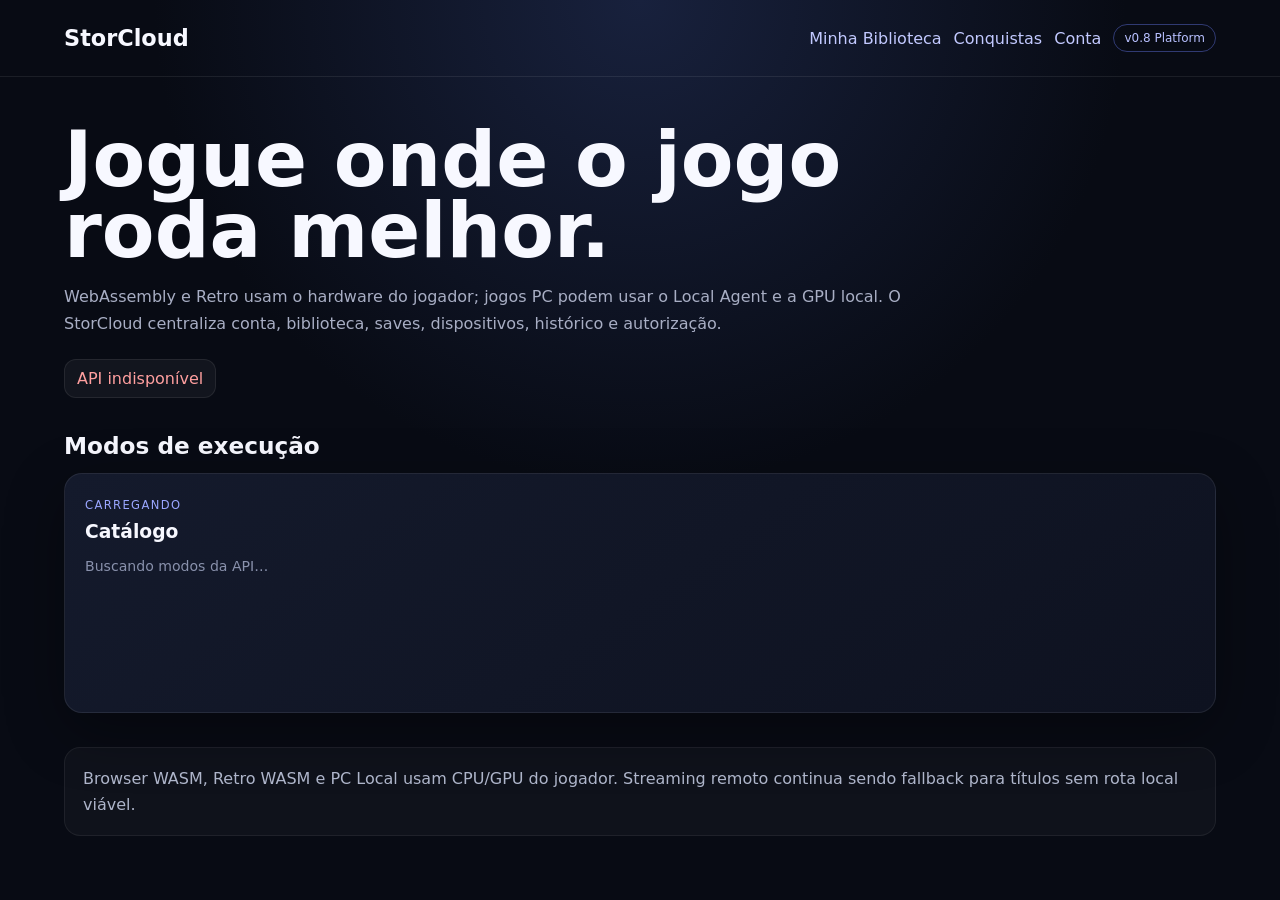
==== frontend/index.html @ 2fd7bfbc "feat: add continue playing and account activity to home" ====
<!doctype html>
<html lang="pt-BR"><head><meta charset="utf-8"><meta name="viewport" content="width=device-width,initial-scale=1"><title>StorCloud</title><style>:root{color-scheme:dark;font-family:Inter,system-ui,sans-serif;background:#080b14;color:#f7f8ff}*{box-sizing:border-box}body{margin:0;background:radial-gradient(circle at top,#18213d 0,#080b14 44%);min-height:100vh}header{padding:24px 5vw;display:flex;justify-content:space-between;align-items:center;border-bottom:1px solid #ffffff14;gap:18px}.brand{font-weight:900;font-size:1.4rem}.headlinks{display:flex;gap:12px;align-items:center;flex-wrap:wrap}.headlinks a{color:#c2c9ff;text-decoration:none}.badge{font-size:.75rem;padding:6px 10px;border:1px solid #6d7fff66;border-radius:999px;color:#b8c0ff}main{padding:48px 5vw;max-width:1400px;margin:auto}.hero{max-width:900px;margin-bottom:34px}.hero h1{font-size:clamp(2.3rem,6vw,5.8rem);line-height:.92;margin:0 0 18px}.hero p,.muted{color:#a8aec4;line-height:1.65}.status{display:flex;gap:10px;flex-wrap:wrap;margin-top:22px}.pill{background:#ffffff0b;border:1px solid #ffffff14;border-radius:12px;padding:9px 12px;color:#cbd0e5}.section{margin-top:34px}.section h2{font-size:1.45rem;margin:0 0 14px}.grid{display:grid;grid-template-columns:repeat(auto-fit,minmax(240px,1fr));gap:16px}.card{min-height:240px;background:linear-gradient(145deg,#141a2c,#0e1220);border:1px solid #ffffff14;border-radius:18px;padding:20px;display:flex;flex-direction:column;justify-content:space-between;box-shadow:0 18px 60px #0005}.card.compact{min-height:165px}.card h3{margin:8px 0}.meta{color:#8991ac;font-size:.88rem;line-height:1.55}.description{color:#b4b9cc;font-size:.9rem;line-height:1.5;margin-top:10px}.state{font-size:.72rem;text-transform:uppercase;letter-spacing:.12em;color:#9aa6ff}.ready{color:#7fffc4}.alpha{color:#ffd27a}.btn{display:block;text-align:center;text-decoration:none;margin-top:16px;border:0;border-radius:11px;padding:11px 13px;font-weight:800;background:#6675ff;color:#fff}.btn.disabled{opacity:.4;pointer-events:none}.note{margin-top:34px;padding:18px;border-radius:16px;background:#ffffff08;border:1px solid #ffffff10;color:#aeb5ca;line-height:1.6}.error{color:#ff9f9f}.summary{display:grid;grid-template-columns:repeat(auto-fit,minmax(140px,1fr));gap:10px}.metric{padding:15px;border:1px solid #ffffff12;background:#ffffff07;border-radius:14px}.metric b{display:block;font-size:1.5rem}.metric small{color:#8f98b4}</style></head><body>
<header><div class="brand">StorCloud</div><div class="headlinks"><a href="/library/">Minha Biblioteca</a><a href="/achievements/">Conquistas</a><a href="/account/">Conta</a><a id="adminLink" href="/admin/" hidden>Admin</a><span class="badge">v0.8 Platform</span></div></header><main>
<section class="hero"><h1>Jogue onde o jogo roda melhor.</h1><p>WebAssembly e Retro usam o hardware do jogador; jogos PC podem usar o Local Agent e a GPU local. O StorCloud centraliza conta, biblioteca, saves, dispositivos, histórico e autorização.</p><div class="status" id="status"><span class="pill">API: verificando…</span></div></section>
<section id="personal" class="section" hidden><h2>Sua atividade</h2><div id="summary" class="summary"></div><h2 style="margin-top:28px">Continuar jogando</h2><div id="continueGrid" class="grid"></div></section>
<section class="section"><h2>Modos de execução</h2><div class="grid" id="games"><article class="card"><div><span class="state">carregando</span><h3>Catálogo</h3><p class="meta">Buscando modos da API…</p></div></article></div></section>
<div class="note">Browser WASM, Retro WASM e PC Local usam CPU/GPU do jogador. Streaming remoto continua sendo fallback para títulos sem rota local viável.</div></main>
<script>
const api='/api',labels={ready:'pronto',installing:'instalando',alpha:'alpha',planned:'planejado',research:'pesquisa','active-track':'em desenvolvimento',fallback:'fallback'};const esc=s=>String(s??'').replace(/[&<>"']/g,c=>({'&':'&amp;','<':'&lt;','>':'&gt;','"':'&quot;',"'":'&#39;'}[c]));function fmt(sec){sec=Number(sec||0);const h=Math.floor(sec/3600),m=Math.floor((sec%3600)/60);return h?`${h}h ${m}m`:`${m}m`}async function load(){const status=document.getElementById('status'),grid=document.getElementById('games'),webgpu=!!navigator.gpu,wasm=typeof WebAssembly==='object';try{const [health,games]=await Promise.all([fetch(api+'/healthz').then(r=>r.json()),fetch(api+'/games').then(r=>r.json())]);status.innerHTML=`<span class="pill">API: ${health.ok?'online':'erro'}</span><span class="pill">Banco: ${health.database||'n/d'}</span><span class="pill">WebAssembly: ${wasm?'sim':'não'}</span><span class="pill">WebGPU: ${webgpu?'sim':'não'}</span><span class="pill">Local-first</span>`;grid.innerHTML=games.items.map(g=>{const openable=!!g.launch_url&&['ready','alpha'].includes(g.status),klass=g.status==='ready'?'ready':(g.status==='alpha'?'alpha':'');return `<article class="card"><div><span class="state ${klass}">${labels[g.status]||g.status}</span><h3>${esc(g.name)}</h3><p class="meta">Modo: ${esc(g.type)}<br>Engine: ${esc(g.engine)}<br>Renderização: ${esc(g.rendering)}</p><p class="description">${esc(g.description||'')}</p></div><a class="btn ${openable?'':'disabled'}" href="${openable?g.launch_url:'#'}">${openable?'Abrir':'Em preparação'}</a></article>`}).join('');await loadPersonal()}catch(e){status.innerHTML='<span class="pill error">API indisponível</span>'}}
async function loadPersonal(){const me=await fetch(api+'/auth/me');if(!me.ok)return;const user=(await me.json()).user;if(user.role==='admin')document.getElementById('adminLink').hidden=false;const [sum,cont]=await Promise.all([fetch(api+'/activity/summary').then(r=>r.json()),fetch(api+'/activity/continue').then(r=>r.json())]);document.getElementById('personal').hidden=false;document.getElementById('summary').innerHTML=`<div class="metric"><b>${sum.total_hours}h</b><small>Playtime</small></div><div class="metric"><b>${sum.sessions}</b><small>Sessões</small></div><div class="metric"><b>${sum.distinct_games}</b><small>Jogos</small></div>`;document.getElementById('continueGrid').innerHTML=cont.items.length?cont.items.map(x=>`<article class="card compact"><div><span class="state">${esc(x.mode)}</span><h3>${esc(x.title)}</h3><p class="meta">${x.platform_id?esc(x.platform_id)+' · ':''}${fmt(x.duration_seconds)}<br>Último acesso: ${new Date(x.last_seen_at).toLocaleString()}</p></div><a class="btn" href="${x.launch_url}">Continuar</a></article>`).join(''):'<p class="muted">Seu histórico aparecerá aqui depois da primeira sessão.</p>'}load();
</script></body></html>
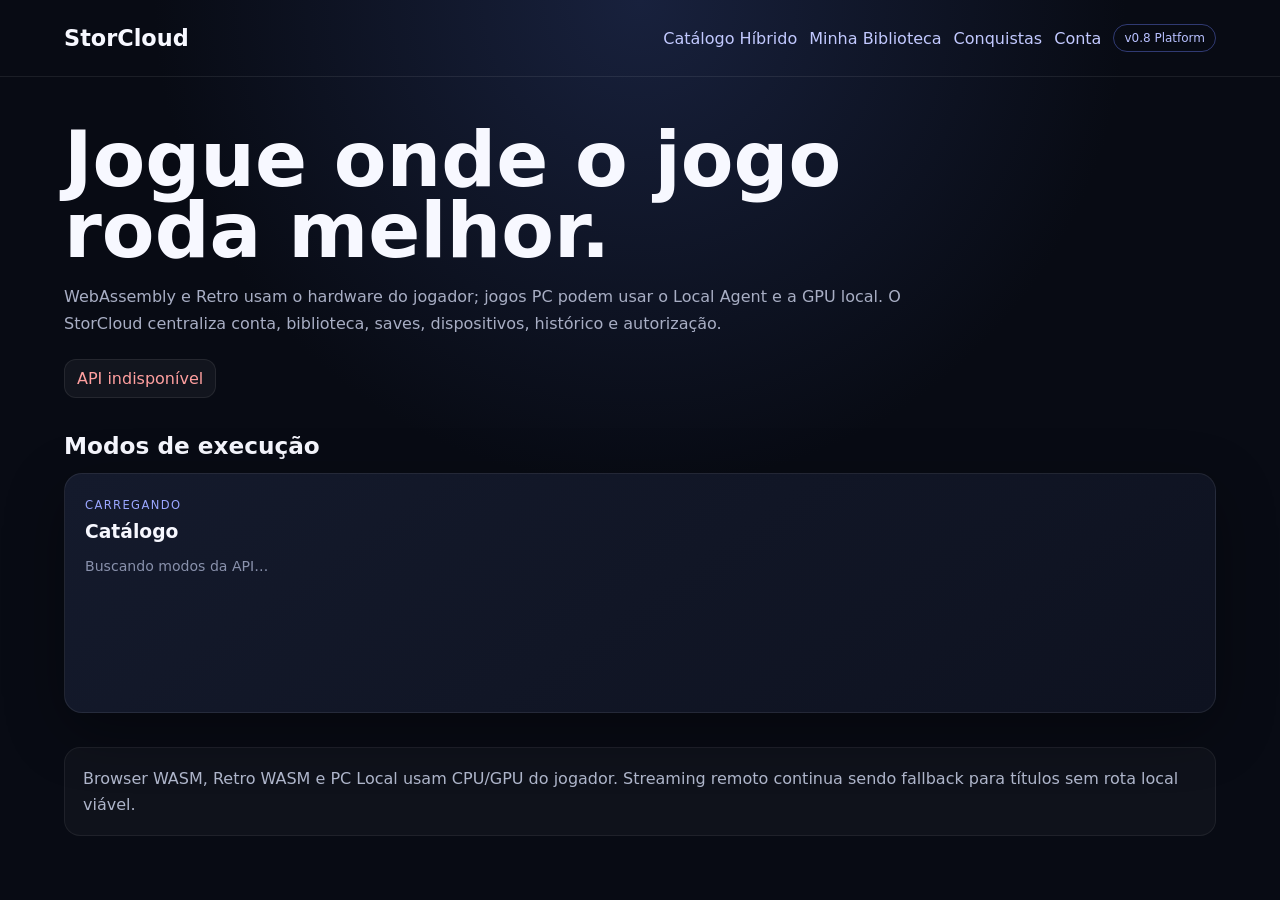
==== commit d1912f0f: "feat: expose hybrid catalog from home" ====
--- a/frontend/index.html
+++ b/frontend/index.html
@@ -1,6 +1,6 @@
 <!doctype html>
 <html lang="pt-BR"><head><meta charset="utf-8"><meta name="viewport" content="width=device-width,initial-scale=1"><title>StorCloud</title><style>:root{color-scheme:dark;font-family:Inter,system-ui,sans-serif;background:#080b14;color:#f7f8ff}*{box-sizing:border-box}body{margin:0;background:radial-gradient(circle at top,#18213d 0,#080b14 44%);min-height:100vh}header{padding:24px 5vw;display:flex;justify-content:space-between;align-items:center;border-bottom:1px solid #ffffff14;gap:18px}.brand{font-weight:900;font-size:1.4rem}.headlinks{display:flex;gap:12px;align-items:center;flex-wrap:wrap}.headlinks a{color:#c2c9ff;text-decoration:none}.badge{font-size:.75rem;padding:6px 10px;border:1px solid #6d7fff66;border-radius:999px;color:#b8c0ff}main{padding:48px 5vw;max-width:1400px;margin:auto}.hero{max-width:900px;margin-bottom:34px}.hero h1{font-size:clamp(2.3rem,6vw,5.8rem);line-height:.92;margin:0 0 18px}.hero p,.muted{color:#a8aec4;line-height:1.65}.status{display:flex;gap:10px;flex-wrap:wrap;margin-top:22px}.pill{background:#ffffff0b;border:1px solid #ffffff14;border-radius:12px;padding:9px 12px;color:#cbd0e5}.section{margin-top:34px}.section h2{font-size:1.45rem;margin:0 0 14px}.grid{display:grid;grid-template-columns:repeat(auto-fit,minmax(240px,1fr));gap:16px}.card{min-height:240px;background:linear-gradient(145deg,#141a2c,#0e1220);border:1px solid #ffffff14;border-radius:18px;padding:20px;display:flex;flex-direction:column;justify-content:space-between;box-shadow:0 18px 60px #0005}.card.compact{min-height:165px}.card h3{margin:8px 0}.meta{color:#8991ac;font-size:.88rem;line-height:1.55}.description{color:#b4b9cc;font-size:.9rem;line-height:1.5;margin-top:10px}.state{font-size:.72rem;text-transform:uppercase;letter-spacing:.12em;color:#9aa6ff}.ready{color:#7fffc4}.alpha{color:#ffd27a}.btn{display:block;text-align:center;text-decoration:none;margin-top:16px;border:0;border-radius:11px;padding:11px 13px;font-weight:800;background:#6675ff;color:#fff}.btn.disabled{opacity:.4;pointer-events:none}.note{margin-top:34px;padding:18px;border-radius:16px;background:#ffffff08;border:1px solid #ffffff10;color:#aeb5ca;line-height:1.6}.error{color:#ff9f9f}.summary{display:grid;grid-template-columns:repeat(auto-fit,minmax(140px,1fr));gap:10px}.metric{padding:15px;border:1px solid #ffffff12;background:#ffffff07;border-radius:14px}.metric b{display:block;font-size:1.5rem}.metric small{color:#8f98b4}</style></head><body>
-<header><div class="brand">StorCloud</div><div class="headlinks"><a href="/library/">Minha Biblioteca</a><a href="/achievements/">Conquistas</a><a href="/account/">Conta</a><a id="adminLink" href="/admin/" hidden>Admin</a><span class="badge">v0.8 Platform</span></div></header><main>
+<header><div class="brand">StorCloud</div><div class="headlinks"><a href="/catalog/">Catálogo Híbrido</a><a href="/library/">Minha Biblioteca</a><a href="/achievements/">Conquistas</a><a href="/account/">Conta</a><a id="adminLink" href="/admin/" hidden>Admin</a><span class="badge">v0.8 Platform</span></div></header><main>
 <section class="hero"><h1>Jogue onde o jogo roda melhor.</h1><p>WebAssembly e Retro usam o hardware do jogador; jogos PC podem usar o Local Agent e a GPU local. O StorCloud centraliza conta, biblioteca, saves, dispositivos, histórico e autorização.</p><div class="status" id="status"><span class="pill">API: verificando…</span></div></section>
 <section id="personal" class="section" hidden><h2>Sua atividade</h2><div id="summary" class="summary"></div><h2 style="margin-top:28px">Continuar jogando</h2><div id="continueGrid" class="grid"></div></section>
 <section class="section"><h2>Modos de execução</h2><div class="grid" id="games"><article class="card"><div><span class="state">carregando</span><h3>Catálogo</h3><p class="meta">Buscando modos da API…</p></div></article></div></section>
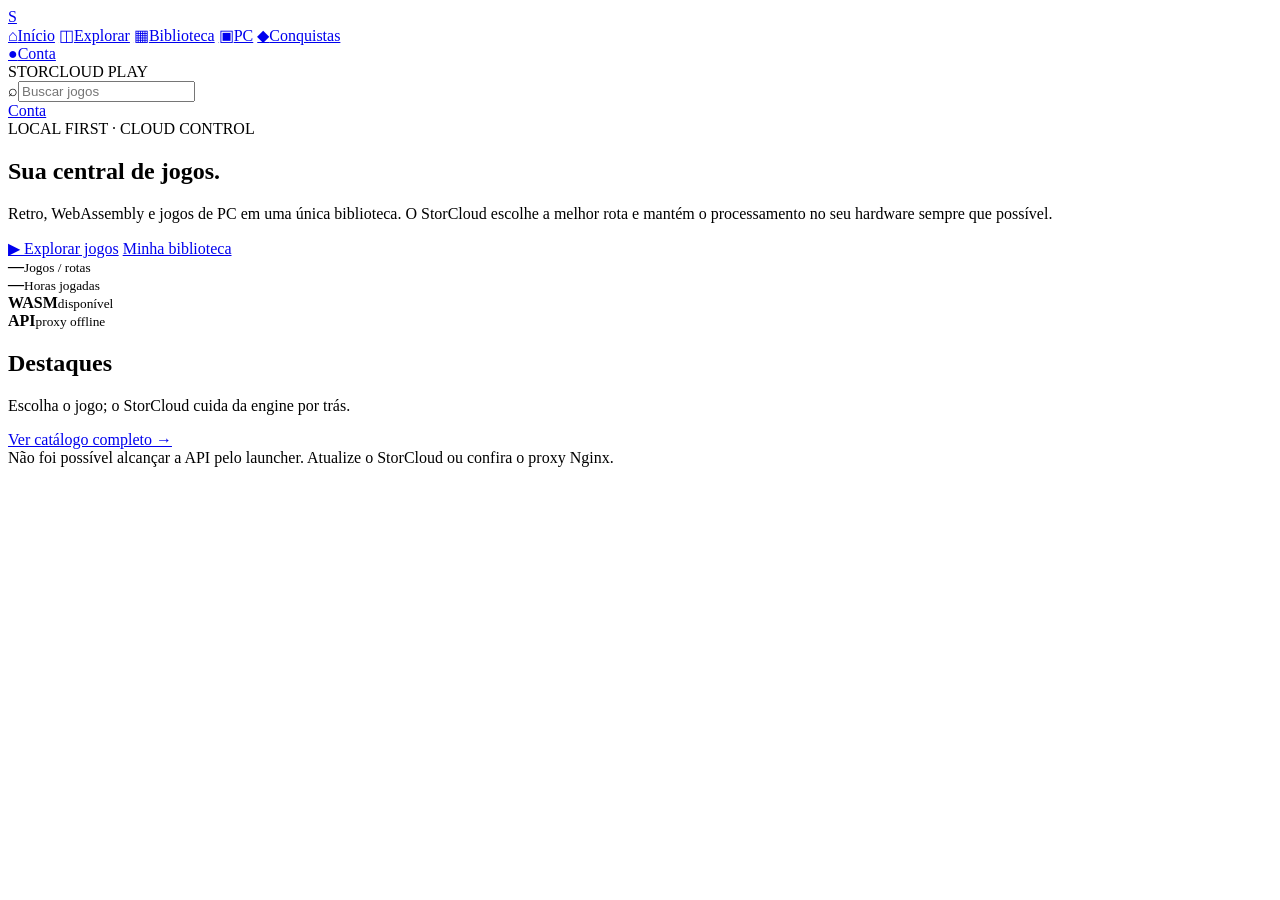
==== commit fd1a0ae0: "ui: redesign home as gaming launcher" ====
--- a/frontend/index.html
+++ b/frontend/index.html
@@ -1,11 +1,102 @@
 <!doctype html>
-<html lang="pt-BR"><head><meta charset="utf-8"><meta name="viewport" content="width=device-width,initial-scale=1"><title>StorCloud</title><style>:root{color-scheme:dark;font-family:Inter,system-ui,sans-serif;background:#080b14;color:#f7f8ff}*{box-sizing:border-box}body{margin:0;background:radial-gradient(circle at top,#18213d 0,#080b14 44%);min-height:100vh}header{padding:24px 5vw;display:flex;justify-content:space-between;align-items:center;border-bottom:1px solid #ffffff14;gap:18px}.brand{font-weight:900;font-size:1.4rem}.headlinks{display:flex;gap:12px;align-items:center;flex-wrap:wrap}.headlinks a{color:#c2c9ff;text-decoration:none}.badge{font-size:.75rem;padding:6px 10px;border:1px solid #6d7fff66;border-radius:999px;color:#b8c0ff}main{padding:48px 5vw;max-width:1400px;margin:auto}.hero{max-width:900px;margin-bottom:34px}.hero h1{font-size:clamp(2.3rem,6vw,5.8rem);line-height:.92;margin:0 0 18px}.hero p,.muted{color:#a8aec4;line-height:1.65}.status{display:flex;gap:10px;flex-wrap:wrap;margin-top:22px}.pill{background:#ffffff0b;border:1px solid #ffffff14;border-radius:12px;padding:9px 12px;color:#cbd0e5}.section{margin-top:34px}.section h2{font-size:1.45rem;margin:0 0 14px}.grid{display:grid;grid-template-columns:repeat(auto-fit,minmax(240px,1fr));gap:16px}.card{min-height:240px;background:linear-gradient(145deg,#141a2c,#0e1220);border:1px solid #ffffff14;border-radius:18px;padding:20px;display:flex;flex-direction:column;justify-content:space-between;box-shadow:0 18px 60px #0005}.card.compact{min-height:165px}.card h3{margin:8px 0}.meta{color:#8991ac;font-size:.88rem;line-height:1.55}.description{color:#b4b9cc;font-size:.9rem;line-height:1.5;margin-top:10px}.state{font-size:.72rem;text-transform:uppercase;letter-spacing:.12em;color:#9aa6ff}.ready{color:#7fffc4}.alpha{color:#ffd27a}.btn{display:block;text-align:center;text-decoration:none;margin-top:16px;border:0;border-radius:11px;padding:11px 13px;font-weight:800;background:#6675ff;color:#fff}.btn.disabled{opacity:.4;pointer-events:none}.note{margin-top:34px;padding:18px;border-radius:16px;background:#ffffff08;border:1px solid #ffffff10;color:#aeb5ca;line-height:1.6}.error{color:#ff9f9f}.summary{display:grid;grid-template-columns:repeat(auto-fit,minmax(140px,1fr));gap:10px}.metric{padding:15px;border:1px solid #ffffff12;background:#ffffff07;border-radius:14px}.metric b{display:block;font-size:1.5rem}.metric small{color:#8f98b4}</style></head><body>
-<header><div class="brand">StorCloud</div><div class="headlinks"><a href="/catalog/">Catálogo Híbrido</a><a href="/library/">Minha Biblioteca</a><a href="/achievements/">Conquistas</a><a href="/account/">Conta</a><a id="adminLink" href="/admin/" hidden>Admin</a><span class="badge">v0.8 Platform</span></div></header><main>
-<section class="hero"><h1>Jogue onde o jogo roda melhor.</h1><p>WebAssembly e Retro usam o hardware do jogador; jogos PC podem usar o Local Agent e a GPU local. O StorCloud centraliza conta, biblioteca, saves, dispositivos, histórico e autorização.</p><div class="status" id="status"><span class="pill">API: verificando…</span></div></section>
-<section id="personal" class="section" hidden><h2>Sua atividade</h2><div id="summary" class="summary"></div><h2 style="margin-top:28px">Continuar jogando</h2><div id="continueGrid" class="grid"></div></section>
-<section class="section"><h2>Modos de execução</h2><div class="grid" id="games"><article class="card"><div><span class="state">carregando</span><h3>Catálogo</h3><p class="meta">Buscando modos da API…</p></div></article></div></section>
-<div class="note">Browser WASM, Retro WASM e PC Local usam CPU/GPU do jogador. Streaming remoto continua sendo fallback para títulos sem rota local viável.</div></main>
+<html lang="pt-BR">
+<head>
+  <meta charset="utf-8"><meta name="viewport" content="width=device-width,initial-scale=1">
+  <title>StorCloud Play</title>
+  <link rel="stylesheet" href="/assets/storcloud.css">
+</head>
+<body>
+<div class="app-shell">
+  <aside class="sidebar">
+    <a class="brand-mark" href="/" aria-label="StorCloud">S</a>
+    <nav class="side-nav">
+      <a class="side-link active" href="/"><span class="ico">⌂</span><span>Início</span></a>
+      <a class="side-link" href="/catalog/"><span class="ico">◫</span><span>Explorar</span></a>
+      <a class="side-link" href="/library/"><span class="ico">▦</span><span>Biblioteca</span></a>
+      <a class="side-link" href="/pc/"><span class="ico">▣</span><span>PC</span></a>
+      <a class="side-link" href="/achievements/"><span class="ico">◆</span><span>Conquistas</span></a>
+    </nav>
+    <div class="sidebar-bottom"><a class="side-link" href="/account/"><span class="ico">●</span><span>Conta</span></a></div>
+  </aside>
+
+  <div class="content">
+    <header class="topbar">
+      <div class="page-title">STORCLOUD PLAY</div>
+      <div class="searchbox"><span>⌕</span><input id="search" placeholder="Buscar jogos" autocomplete="off"></div>
+      <div class="top-spacer"></div>
+      <span id="apiDot" class="status-dot"></span>
+      <a id="profile" class="profile-link" href="/account/">Conta</a>
+    </header>
+
+    <main class="main">
+      <section class="hero-game">
+        <div class="hero-copy">
+          <div class="eyebrow">LOCAL FIRST · CLOUD CONTROL</div>
+          <h1>Sua central de jogos.</h1>
+          <p>Retro, WebAssembly e jogos de PC em uma única biblioteca. O StorCloud escolhe a melhor rota e mantém o processamento no seu hardware sempre que possível.</p>
+          <div class="hero-actions">
+            <a class="btn" href="/catalog/">▶ Explorar jogos</a>
+            <a class="btn secondary" href="/library/">Minha biblioteca</a>
+          </div>
+        </div>
+        <div class="hero-stats">
+          <div class="hero-stat"><b id="statGames">—</b><small>Jogos / rotas</small></div>
+          <div class="hero-stat"><b id="statHours">—</b><small>Horas jogadas</small></div>
+          <div class="hero-stat"><b>WASM</b><small id="wasmText">detectando</small></div>
+          <div class="hero-stat"><b>API</b><small id="apiText">conectando</small></div>
+        </div>
+      </section>
+
+      <section id="continueSection" class="section" hidden>
+        <div class="section-head"><div><h2>Continuar jogando</h2><p>Volte exatamente para os seus últimos jogos.</p></div></div>
+        <div id="continueGrid" class="game-row"></div>
+      </section>
+
+      <section class="section">
+        <div class="section-head"><div><h2>Destaques</h2><p>Escolha o jogo; o StorCloud cuida da engine por trás.</p></div><a href="/catalog/">Ver catálogo completo →</a></div>
+        <div id="featured" class="game-row"><div class="empty-state">Carregando sua central de jogos…</div></div>
+      </section>
+
+      <section id="activitySection" class="section" hidden>
+        <div class="section-head"><div><h2>Sua atividade</h2><p>Histórico sincronizado da sua conta.</p></div></div>
+        <div class="metric-strip" id="metrics"></div>
+      </section>
+    </main>
+  </div>
+</div>
 <script>
-const api='/api',labels={ready:'pronto',installing:'instalando',alpha:'alpha',planned:'planejado',research:'pesquisa','active-track':'em desenvolvimento',fallback:'fallback'};const esc=s=>String(s??'').replace(/[&<>"']/g,c=>({'&':'&amp;','<':'&lt;','>':'&gt;','"':'&quot;',"'":'&#39;'}[c]));function fmt(sec){sec=Number(sec||0);const h=Math.floor(sec/3600),m=Math.floor((sec%3600)/60);return h?`${h}h ${m}m`:`${m}m`}async function load(){const status=document.getElementById('status'),grid=document.getElementById('games'),webgpu=!!navigator.gpu,wasm=typeof WebAssembly==='object';try{const [health,games]=await Promise.all([fetch(api+'/healthz').then(r=>r.json()),fetch(api+'/games').then(r=>r.json())]);status.innerHTML=`<span class="pill">API: ${health.ok?'online':'erro'}</span><span class="pill">Banco: ${health.database||'n/d'}</span><span class="pill">WebAssembly: ${wasm?'sim':'não'}</span><span class="pill">WebGPU: ${webgpu?'sim':'não'}</span><span class="pill">Local-first</span>`;grid.innerHTML=games.items.map(g=>{const openable=!!g.launch_url&&['ready','alpha'].includes(g.status),klass=g.status==='ready'?'ready':(g.status==='alpha'?'alpha':'');return `<article class="card"><div><span class="state ${klass}">${labels[g.status]||g.status}</span><h3>${esc(g.name)}</h3><p class="meta">Modo: ${esc(g.type)}<br>Engine: ${esc(g.engine)}<br>Renderização: ${esc(g.rendering)}</p><p class="description">${esc(g.description||'')}</p></div><a class="btn ${openable?'':'disabled'}" href="${openable?g.launch_url:'#'}">${openable?'Abrir':'Em preparação'}</a></article>`}).join('');await loadPersonal()}catch(e){status.innerHTML='<span class="pill error">API indisponível</span>'}}
-async function loadPersonal(){const me=await fetch(api+'/auth/me');if(!me.ok)return;const user=(await me.json()).user;if(user.role==='admin')document.getElementById('adminLink').hidden=false;const [sum,cont]=await Promise.all([fetch(api+'/activity/summary').then(r=>r.json()),fetch(api+'/activity/continue').then(r=>r.json())]);document.getElementById('personal').hidden=false;document.getElementById('summary').innerHTML=`<div class="metric"><b>${sum.total_hours}h</b><small>Playtime</small></div><div class="metric"><b>${sum.sessions}</b><small>Sessões</small></div><div class="metric"><b>${sum.distinct_games}</b><small>Jogos</small></div>`;document.getElementById('continueGrid').innerHTML=cont.items.length?cont.items.map(x=>`<article class="card compact"><div><span class="state">${esc(x.mode)}</span><h3>${esc(x.title)}</h3><p class="meta">${x.platform_id?esc(x.platform_id)+' · ':''}${fmt(x.duration_seconds)}<br>Último acesso: ${new Date(x.last_seen_at).toLocaleString()}</p></div><a class="btn" href="${x.launch_url}">Continuar</a></article>`).join(''):'<p class="muted">Seu histórico aparecerá aqui depois da primeira sessão.</p>'}load();
-</script></body></html>+const api='/api';
+const esc=s=>String(s??'').replace(/[&<>"']/g,c=>({'&':'&amp;','<':'&lt;','>':'&gt;','"':'&quot',"'":'&#39;'}[c]));
+const art=id=>id.includes('doom')?'art-doom':id.includes('retro')?'art-retro':id.includes('pc-local')?'art-pc':id.includes('quake')?'art-quake':'art-default';
+const symbol=id=>id.includes('doom')?'DOOM':id.includes('retro')?'8BIT':id.includes('pc-local')?'PC':id.includes('quake')?'Q':'PLAY';
+const fmt=s=>{s=Number(s||0);const h=Math.floor(s/3600),m=Math.floor((s%3600)/60);return h?`${h}h ${m}m`:`${m}m`};
+function card(g,launch){
+  const enabled=!!launch&&g.status!=='planned';
+  return `<a class="game-card" href="${enabled?esc(launch):'#'}" ${enabled?'':'onclick="return false"'} data-title="${esc((g.title||'').toLowerCase())}"><div class="game-art ${art(g.id)}"><span class="game-symbol">${symbol(g.id)}</span><span class="game-badge">${esc(g.category||'game')}</span></div><div class="game-info"><h3>${esc(g.title)}</h3><p>${esc(g.description||'')}</p><span class="route-pill ${enabled?'':'off'}">${enabled?'Pronto para jogar':'Em preparação'}</span></div></a>`;
+}
+async function boot(){
+  const dot=document.getElementById('apiDot');
+  const wasm=typeof WebAssembly==='object';document.getElementById('wasmText').textContent=wasm?'disponível':'indisponível';
+  try{
+    const [health,catalog]=await Promise.all([
+      fetch(api+'/healthz',{cache:'no-store'}).then(r=>{if(!r.ok)throw new Error('health '+r.status);return r.json()}),
+      fetch(api+'/catalog',{cache:'no-store'}).then(r=>{if(!r.ok)throw new Error('catalog '+r.status);return r.json()})
+    ]);
+    dot.classList.add('ok');document.getElementById('apiText').textContent='online';document.getElementById('statGames').textContent=catalog.count;
+    document.getElementById('featured').innerHTML=catalog.items.map(g=>{const route=(g.routes||[]).find(x=>x.launch_url);return card(g,route?.launch_url)}).join('');
+  }catch(e){
+    console.error(e);dot.classList.add('err');document.getElementById('apiText').textContent='proxy offline';document.getElementById('featured').innerHTML='<div class="empty-state">Não foi possível alcançar a API pelo launcher. Atualize o StorCloud ou confira o proxy Nginx.</div>';
+  }
+  try{
+    const me=await fetch(api+'/auth/me',{cache:'no-store'});if(!me.ok)return;const user=(await me.json()).user;document.getElementById('profile').textContent=user.username;
+    const [summary,cont]=await Promise.all([fetch(api+'/activity/summary').then(r=>r.json()),fetch(api+'/activity/continue').then(r=>r.json())]);
+    document.getElementById('statHours').textContent=(summary.total_hours||0)+'h';document.getElementById('activitySection').hidden=false;
+    document.getElementById('metrics').innerHTML=`<div class="metric-card"><b>${summary.total_hours||0}h</b><span>Playtime total</span></div><div class="metric-card"><b>${summary.sessions||0}</b><span>Sessões</span></div><div class="metric-card"><b>${summary.distinct_games||0}</b><span>Jogos diferentes</span></div><div class="metric-card"><b>${user.role==='admin'?'ADMIN':'PLAYER'}</b><span>Perfil</span></div>`;
+    if(cont.items?.length){document.getElementById('continueSection').hidden=false;document.getElementById('continueGrid').innerHTML=cont.items.slice(0,4).map(x=>card({id:x.game_key,title:x.title,category:x.platform_id||x.mode,description:`Última sessão · ${fmt(x.duration_seconds)}`},x.launch_url)).join('')}
+    if(user.role==='admin')document.querySelector('.sidebar-bottom').insertAdjacentHTML('beforebegin','<a class="side-link" href="/admin/"><span class="ico">⚙</span><span>Admin</span></a>');
+  }catch(e){console.debug('guest mode',e)}
+}
+document.getElementById('search').addEventListener('input',e=>{const q=e.target.value.trim().toLowerCase();document.querySelectorAll('.game-card').forEach(c=>c.style.display=!q||c.dataset.title.includes(q)?'':'none')});
+boot();
+</script>
+</body></html>
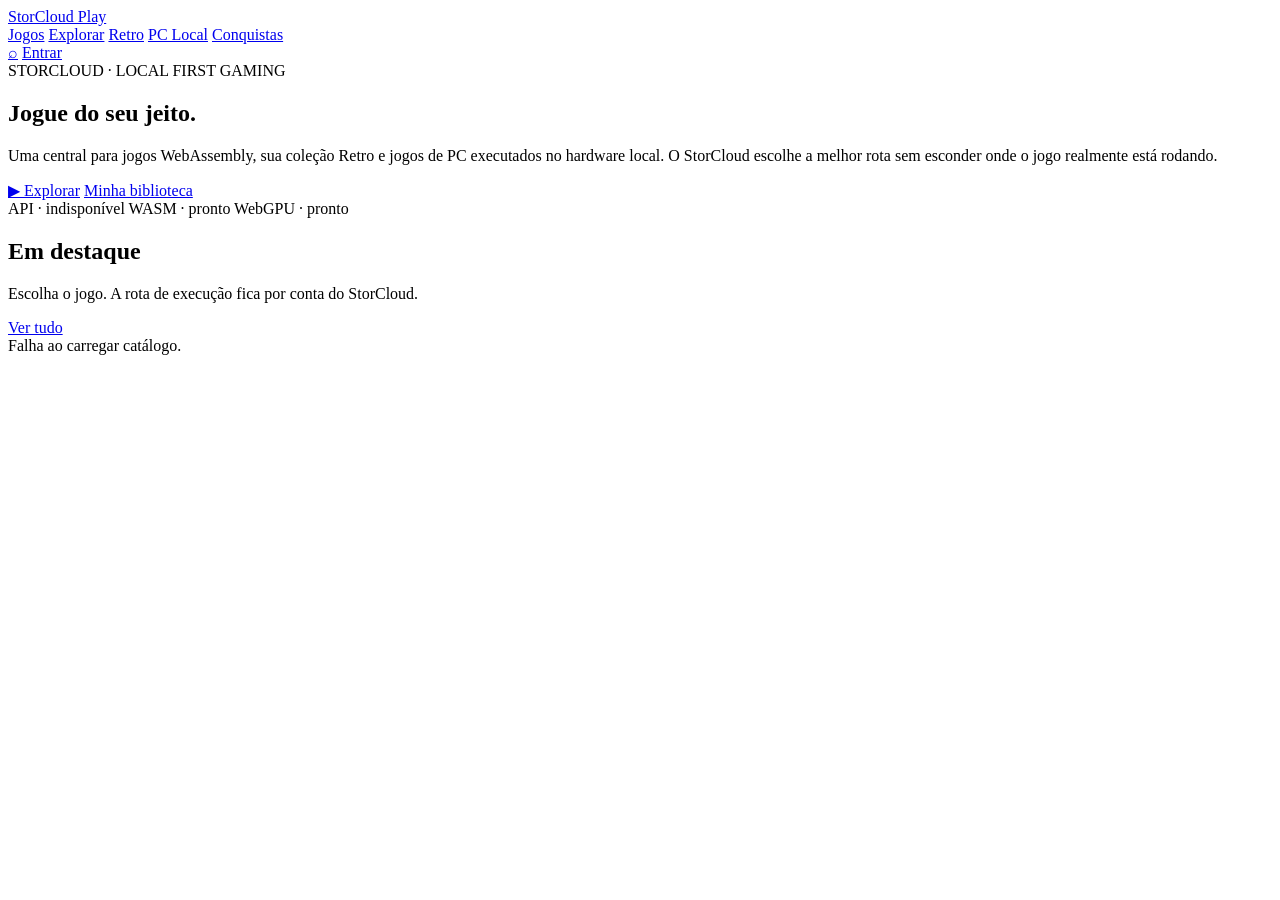
==== commit 8fb59e33: "feat: redesign home as console gaming dashboard" ====
--- a/frontend/index.html
+++ b/frontend/index.html
@@ -3,100 +3,79 @@
 <head>
   <meta charset="utf-8"><meta name="viewport" content="width=device-width,initial-scale=1">
   <title>StorCloud Play</title>
-  <link rel="stylesheet" href="/assets/storcloud.css">
+  <link rel="stylesheet" href="/assets/console.css">
 </head>
-<body>
-<div class="app-shell">
-  <aside class="sidebar">
-    <a class="brand-mark" href="/" aria-label="StorCloud">S</a>
-    <nav class="side-nav">
-      <a class="side-link active" href="/"><span class="ico">⌂</span><span>Início</span></a>
-      <a class="side-link" href="/catalog/"><span class="ico">◫</span><span>Explorar</span></a>
-      <a class="side-link" href="/library/"><span class="ico">▦</span><span>Biblioteca</span></a>
-      <a class="side-link" href="/pc/"><span class="ico">▣</span><span>PC</span></a>
-      <a class="side-link" href="/achievements/"><span class="ico">◆</span><span>Conquistas</span></a>
-    </nav>
-    <div class="sidebar-bottom"><a class="side-link" href="/account/"><span class="ico">●</span><span>Conta</span></a></div>
-  </aside>
+<body class="console">
+<div id="background" class="console-bg"></div>
+<header class="console-top">
+  <a class="console-brand" href="/">StorCloud Play</a>
+  <nav class="console-nav">
+    <a class="active" href="/">Jogos</a>
+    <a href="/catalog/">Explorar</a>
+    <a href="/library/">Retro</a>
+    <a href="/pc/">PC Local</a>
+    <a href="/achievements/">Conquistas</a>
+  </nav>
+  <div class="console-actions">
+    <a class="console-circle" href="/catalog/" title="Buscar">⌕</a>
+    <a id="profile" class="console-user" href="/account/">Entrar</a>
+  </div>
+</header>
+<main class="console-main">
+  <section class="console-hero">
+    <div class="console-hero-copy">
+      <div class="console-kicker">STORCLOUD · LOCAL FIRST GAMING</div>
+      <h1 id="heroTitle">Jogue do seu jeito.</h1>
+      <p id="heroText">Uma central para jogos WebAssembly, sua coleção Retro e jogos de PC executados no hardware local. O StorCloud escolhe a melhor rota sem esconder onde o jogo realmente está rodando.</p>
+      <div class="console-hero-actions">
+        <a id="heroPlay" class="console-btn" href="/catalog/">▶ Explorar</a>
+        <a class="console-btn dark" href="/library/">Minha biblioteca</a>
+      </div>
+    </div>
+    <div class="console-status">
+      <span id="apiChip" class="console-chip">API · conectando</span>
+      <span id="wasmChip" class="console-chip">WASM · detectando</span>
+      <span id="gpuChip" class="console-chip">WebGPU · detectando</span>
+    </div>
+  </section>
 
-  <div class="content">
-    <header class="topbar">
-      <div class="page-title">STORCLOUD PLAY</div>
-      <div class="searchbox"><span>⌕</span><input id="search" placeholder="Buscar jogos" autocomplete="off"></div>
-      <div class="top-spacer"></div>
-      <span id="apiDot" class="status-dot"></span>
-      <a id="profile" class="profile-link" href="/account/">Conta</a>
-    </header>
+  <section id="continueSection" class="rail-section" hidden>
+    <div class="rail-head"><div><h2>Continuar jogando</h2><p>Volte para seus últimos jogos.</p></div></div>
+    <div id="continueRail" class="rail"></div>
+  </section>
 
-    <main class="main">
-      <section class="hero-game">
-        <div class="hero-copy">
-          <div class="eyebrow">LOCAL FIRST · CLOUD CONTROL</div>
-          <h1>Sua central de jogos.</h1>
-          <p>Retro, WebAssembly e jogos de PC em uma única biblioteca. O StorCloud escolhe a melhor rota e mantém o processamento no seu hardware sempre que possível.</p>
-          <div class="hero-actions">
-            <a class="btn" href="/catalog/">▶ Explorar jogos</a>
-            <a class="btn secondary" href="/library/">Minha biblioteca</a>
-          </div>
-        </div>
-        <div class="hero-stats">
-          <div class="hero-stat"><b id="statGames">—</b><small>Jogos / rotas</small></div>
-          <div class="hero-stat"><b id="statHours">—</b><small>Horas jogadas</small></div>
-          <div class="hero-stat"><b>WASM</b><small id="wasmText">detectando</small></div>
-          <div class="hero-stat"><b>API</b><small id="apiText">conectando</small></div>
-        </div>
-      </section>
+  <section class="rail-section">
+    <div class="rail-head"><div><h2>Em destaque</h2><p>Escolha o jogo. A rota de execução fica por conta do StorCloud.</p></div><a href="/catalog/">Ver tudo</a></div>
+    <div id="featuredRail" class="rail"><span class="muted">Carregando catálogo…</span></div>
+  </section>
 
-      <section id="continueSection" class="section" hidden>
-        <div class="section-head"><div><h2>Continuar jogando</h2><p>Volte exatamente para os seus últimos jogos.</p></div></div>
-        <div id="continueGrid" class="game-row"></div>
-      </section>
-
-      <section class="section">
-        <div class="section-head"><div><h2>Destaques</h2><p>Escolha o jogo; o StorCloud cuida da engine por trás.</p></div><a href="/catalog/">Ver catálogo completo →</a></div>
-        <div id="featured" class="game-row"><div class="empty-state">Carregando sua central de jogos…</div></div>
-      </section>
-
-      <section id="activitySection" class="section" hidden>
-        <div class="section-head"><div><h2>Sua atividade</h2><p>Histórico sincronizado da sua conta.</p></div></div>
-        <div class="metric-strip" id="metrics"></div>
-      </section>
-    </main>
-  </div>
-</div>
+  <section id="retroSection" class="rail-section" hidden>
+    <div class="rail-head"><div><h2>Sua coleção Retro</h2><p>Capas e jogos da sua biblioteca pessoal.</p></div><a href="/library/">Abrir biblioteca</a></div>
+    <div id="retroRail" class="rail"></div>
+  </section>
+</main>
 <script>
-const api='/api';
-const esc=s=>String(s??'').replace(/[&<>"']/g,c=>({'&':'&amp;','<':'&lt;','>':'&gt;','"':'&quot',"'":'&#39;'}[c]));
-const art=id=>id.includes('doom')?'art-doom':id.includes('retro')?'art-retro':id.includes('pc-local')?'art-pc':id.includes('quake')?'art-quake':'art-default';
-const symbol=id=>id.includes('doom')?'DOOM':id.includes('retro')?'8BIT':id.includes('pc-local')?'PC':id.includes('quake')?'Q':'PLAY';
-const fmt=s=>{s=Number(s||0);const h=Math.floor(s/3600),m=Math.floor((s%3600)/60);return h?`${h}h ${m}m`:`${m}m`};
-function card(g,launch){
-  const enabled=!!launch&&g.status!=='planned';
-  return `<a class="game-card" href="${enabled?esc(launch):'#'}" ${enabled?'':'onclick="return false"'} data-title="${esc((g.title||'').toLowerCase())}"><div class="game-art ${art(g.id)}"><span class="game-symbol">${symbol(g.id)}</span><span class="game-badge">${esc(g.category||'game')}</span></div><div class="game-info"><h3>${esc(g.title)}</h3><p>${esc(g.description||'')}</p><span class="route-pill ${enabled?'':'off'}">${enabled?'Pronto para jogar':'Em preparação'}</span></div></a>`;
+const api='/api',$=id=>document.getElementById(id);
+const esc=s=>String(s??'').replace(/[&<>"']/g,c=>({'&':'&amp;','<':'&lt;','>':'&gt;','"':'&quot;',"'":'&#39;'}[c]));
+const palettes={
+  'doom-wasm':'radial-gradient(circle at 72% 25%,#ff9b3d99 0,#a9282490 22%,transparent 45%),linear-gradient(135deg,#32100d,#08090d 60%)',
+  'retro-library':'radial-gradient(circle at 75% 25%,#ef4fba88,transparent 30%),linear-gradient(135deg,#152b76,#391d66 52%,#07080d)',
+  'pc-local-library':'radial-gradient(circle at 76% 22%,#4fdcff88,transparent 28%),linear-gradient(135deg,#082c4a,#15204f 48%,#07080d)',
+  'quake-wasm':'radial-gradient(circle at 74% 24%,#c9aa6a66,transparent 25%),linear-gradient(135deg,#292318,#18141b 48%,#08080b)'
+};
+function setBackdrop(url,fallback){const bg=$('background');if(url){bg.style.backgroundImage=`linear-gradient(180deg,#05070d33,#05070de8),url("${url}")`;bg.classList.add('has-image')}else{bg.style.backgroundImage=fallback||'radial-gradient(circle at 72% 22%,#315aa766 0,transparent 34%),linear-gradient(135deg,#0b1530 0,#05070d 48%,#020308 100%)';bg.classList.remove('has-image')}}
+function bindHero(el,data){el.addEventListener('focus',()=>{setBackdrop(data.background_url,palettes[data.id]);$('heroTitle').textContent=data.title;$('heroText').textContent=data.description||'Pronto para jogar.';$('heroPlay').href=data.launch_url||'#';$('heroPlay').textContent=data.launch_url?'▶ Jogar':'Em preparação'});el.addEventListener('mouseenter',()=>el.dispatchEvent(new Event('focus')))}
+function posterCard(data,{wide=false}={}){const a=document.createElement('a');a.className='console-game'+(wide?' wide':'');a.href=data.launch_url||'#';if(!data.launch_url)a.onclick=()=>false;a.innerHTML=`<div class="poster" style="${data.cover_url?'':'background:'+(palettes[data.id]||'linear-gradient(145deg,#244995,#703bb8,#cf3f79)')}">${data.cover_url?`<img src="${esc(data.cover_url)}" alt="">`:''}<span class="poster-code">${esc((data.badge||data.category||data.platform_id||'PLAY').toUpperCase())}</span></div><h3>${esc(data.title)}</h3><p>${esc(data.subtitle||data.description||'')}</p>`;bindHero(a,data);return a}
+async function boot(){
+  $('wasmChip').textContent='WASM · '+(typeof WebAssembly==='object'?'pronto':'não suportado');$('wasmChip').classList.toggle('ok',typeof WebAssembly==='object');$('gpuChip').textContent='WebGPU · '+(navigator.gpu?'pronto':'fallback WebGL');
+  try{const [health,catalog]=await Promise.all([fetch(api+'/healthz',{cache:'no-store'}).then(r=>{if(!r.ok)throw Error(r.status);return r.json()}),fetch(api+'/catalog',{cache:'no-store'}).then(r=>{if(!r.ok)throw Error(r.status);return r.json()})]);$('apiChip').textContent='API · online';$('apiChip').classList.add('ok');const rail=$('featuredRail');rail.innerHTML='';for(const g of catalog.items){const route=(g.routes||[]).find(r=>r.launch_url);rail.appendChild(posterCard({...g,launch_url:route?.launch_url,badge:route?.mode||g.category},{wide:true}))}}catch(e){$('apiChip').textContent='API · indisponível';$('apiChip').classList.add('err');$('featuredRail').innerHTML='<span class="muted">Falha ao carregar catálogo.</span>'}
+  try{const me=await fetch(api+'/auth/me',{cache:'no-store'});if(!me.ok)return;const user=(await me.json()).user;$('profile').textContent=user.username+(user.role==='admin'?' · Admin':'');
+    const [cont,library]=await Promise.all([fetch(api+'/activity/continue').then(r=>r.json()),fetch(api+'/library/roms').then(r=>r.json())]);
+    if(cont.items?.length){$('continueSection').hidden=false;const rail=$('continueRail');rail.innerHTML='';for(const x of cont.items.slice(0,10)){const lib=library.items?.find(r=>`rom-${r.id}`===x.game_key);rail.appendChild(posterCard({id:x.game_key,title:x.title,subtitle:x.platform_id||x.mode,launch_url:x.launch_url,cover_url:lib?.cover_url,background_url:lib?.background_url,badge:'CONTINUAR'}))}}
+    if(library.items?.length){$('retroSection').hidden=false;const rail=$('retroRail');rail.innerHTML='';for(const r of library.items.slice(0,14))rail.appendChild(posterCard({id:r.id,title:r.title,subtitle:r.platform_id,launch_url:`/retro/?rom=${r.id}`,cover_url:r.cover_url,background_url:r.background_url,badge:r.platform_id}))}
+  }catch(e){console.debug('guest',e)}
 }
-async function boot(){
-  const dot=document.getElementById('apiDot');
-  const wasm=typeof WebAssembly==='object';document.getElementById('wasmText').textContent=wasm?'disponível':'indisponível';
-  try{
-    const [health,catalog]=await Promise.all([
-      fetch(api+'/healthz',{cache:'no-store'}).then(r=>{if(!r.ok)throw new Error('health '+r.status);return r.json()}),
-      fetch(api+'/catalog',{cache:'no-store'}).then(r=>{if(!r.ok)throw new Error('catalog '+r.status);return r.json()})
-    ]);
-    dot.classList.add('ok');document.getElementById('apiText').textContent='online';document.getElementById('statGames').textContent=catalog.count;
-    document.getElementById('featured').innerHTML=catalog.items.map(g=>{const route=(g.routes||[]).find(x=>x.launch_url);return card(g,route?.launch_url)}).join('');
-  }catch(e){
-    console.error(e);dot.classList.add('err');document.getElementById('apiText').textContent='proxy offline';document.getElementById('featured').innerHTML='<div class="empty-state">Não foi possível alcançar a API pelo launcher. Atualize o StorCloud ou confira o proxy Nginx.</div>';
-  }
-  try{
-    const me=await fetch(api+'/auth/me',{cache:'no-store'});if(!me.ok)return;const user=(await me.json()).user;document.getElementById('profile').textContent=user.username;
-    const [summary,cont]=await Promise.all([fetch(api+'/activity/summary').then(r=>r.json()),fetch(api+'/activity/continue').then(r=>r.json())]);
-    document.getElementById('statHours').textContent=(summary.total_hours||0)+'h';document.getElementById('activitySection').hidden=false;
-    document.getElementById('metrics').innerHTML=`<div class="metric-card"><b>${summary.total_hours||0}h</b><span>Playtime total</span></div><div class="metric-card"><b>${summary.sessions||0}</b><span>Sessões</span></div><div class="metric-card"><b>${summary.distinct_games||0}</b><span>Jogos diferentes</span></div><div class="metric-card"><b>${user.role==='admin'?'ADMIN':'PLAYER'}</b><span>Perfil</span></div>`;
-    if(cont.items?.length){document.getElementById('continueSection').hidden=false;document.getElementById('continueGrid').innerHTML=cont.items.slice(0,4).map(x=>card({id:x.game_key,title:x.title,category:x.platform_id||x.mode,description:`Última sessão · ${fmt(x.duration_seconds)}`},x.launch_url)).join('')}
-    if(user.role==='admin')document.querySelector('.sidebar-bottom').insertAdjacentHTML('beforebegin','<a class="side-link" href="/admin/"><span class="ico">⚙</span><span>Admin</span></a>');
-  }catch(e){console.debug('guest mode',e)}
-}
-document.getElementById('search').addEventListener('input',e=>{const q=e.target.value.trim().toLowerCase();document.querySelectorAll('.game-card').forEach(c=>c.style.display=!q||c.dataset.title.includes(q)?'':'none')});
 boot();
 </script>
+<script src="/assets/spatial-nav.js"></script>
 </body></html>
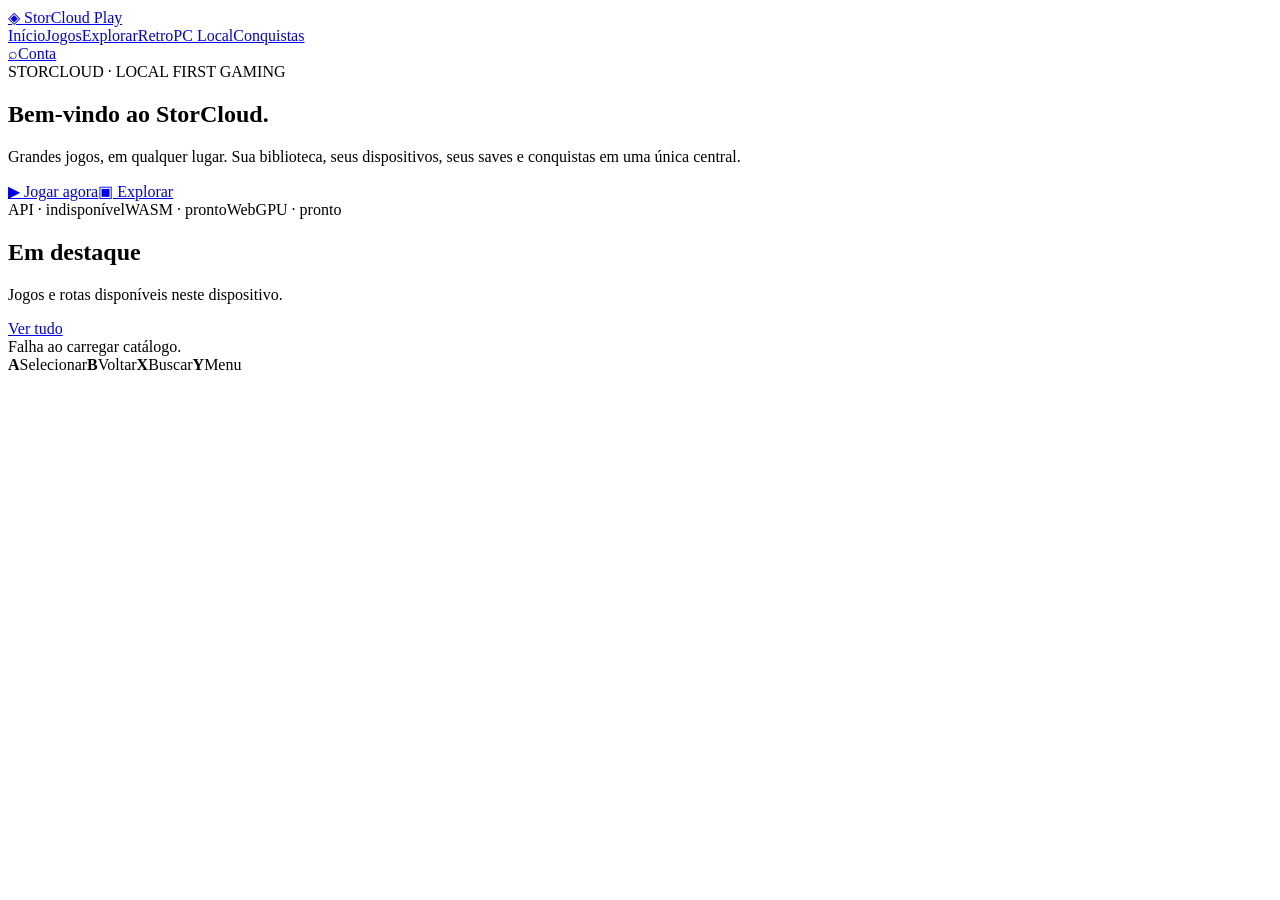
==== commit a1e0e8b7: "design: implement approved console home mockup" ====
--- a/frontend/index.html
+++ b/frontend/index.html
@@ -1,81 +1,3 @@
-<!doctype html>
-<html lang="pt-BR">
-<head>
-  <meta charset="utf-8"><meta name="viewport" content="width=device-width,initial-scale=1">
-  <title>StorCloud Play</title>
-  <link rel="stylesheet" href="/assets/console.css">
-</head>
-<body class="console">
-<div id="background" class="console-bg"></div>
-<header class="console-top">
-  <a class="console-brand" href="/">StorCloud Play</a>
-  <nav class="console-nav">
-    <a class="active" href="/">Jogos</a>
-    <a href="/catalog/">Explorar</a>
-    <a href="/library/">Retro</a>
-    <a href="/pc/">PC Local</a>
-    <a href="/achievements/">Conquistas</a>
-  </nav>
-  <div class="console-actions">
-    <a class="console-circle" href="/catalog/" title="Buscar">⌕</a>
-    <a id="profile" class="console-user" href="/account/">Entrar</a>
-  </div>
-</header>
-<main class="console-main">
-  <section class="console-hero">
-    <div class="console-hero-copy">
-      <div class="console-kicker">STORCLOUD · LOCAL FIRST GAMING</div>
-      <h1 id="heroTitle">Jogue do seu jeito.</h1>
-      <p id="heroText">Uma central para jogos WebAssembly, sua coleção Retro e jogos de PC executados no hardware local. O StorCloud escolhe a melhor rota sem esconder onde o jogo realmente está rodando.</p>
-      <div class="console-hero-actions">
-        <a id="heroPlay" class="console-btn" href="/catalog/">▶ Explorar</a>
-        <a class="console-btn dark" href="/library/">Minha biblioteca</a>
-      </div>
-    </div>
-    <div class="console-status">
-      <span id="apiChip" class="console-chip">API · conectando</span>
-      <span id="wasmChip" class="console-chip">WASM · detectando</span>
-      <span id="gpuChip" class="console-chip">WebGPU · detectando</span>
-    </div>
-  </section>
-
-  <section id="continueSection" class="rail-section" hidden>
-    <div class="rail-head"><div><h2>Continuar jogando</h2><p>Volte para seus últimos jogos.</p></div></div>
-    <div id="continueRail" class="rail"></div>
-  </section>
-
-  <section class="rail-section">
-    <div class="rail-head"><div><h2>Em destaque</h2><p>Escolha o jogo. A rota de execução fica por conta do StorCloud.</p></div><a href="/catalog/">Ver tudo</a></div>
-    <div id="featuredRail" class="rail"><span class="muted">Carregando catálogo…</span></div>
-  </section>
-
-  <section id="retroSection" class="rail-section" hidden>
-    <div class="rail-head"><div><h2>Sua coleção Retro</h2><p>Capas e jogos da sua biblioteca pessoal.</p></div><a href="/library/">Abrir biblioteca</a></div>
-    <div id="retroRail" class="rail"></div>
-  </section>
-</main>
-<script>
-const api='/api',$=id=>document.getElementById(id);
-const esc=s=>String(s??'').replace(/[&<>"']/g,c=>({'&':'&amp;','<':'&lt;','>':'&gt;','"':'&quot;',"'":'&#39;'}[c]));
-const palettes={
-  'doom-wasm':'radial-gradient(circle at 72% 25%,#ff9b3d99 0,#a9282490 22%,transparent 45%),linear-gradient(135deg,#32100d,#08090d 60%)',
-  'retro-library':'radial-gradient(circle at 75% 25%,#ef4fba88,transparent 30%),linear-gradient(135deg,#152b76,#391d66 52%,#07080d)',
-  'pc-local-library':'radial-gradient(circle at 76% 22%,#4fdcff88,transparent 28%),linear-gradient(135deg,#082c4a,#15204f 48%,#07080d)',
-  'quake-wasm':'radial-gradient(circle at 74% 24%,#c9aa6a66,transparent 25%),linear-gradient(135deg,#292318,#18141b 48%,#08080b)'
-};
-function setBackdrop(url,fallback){const bg=$('background');if(url){bg.style.backgroundImage=`linear-gradient(180deg,#05070d33,#05070de8),url("${url}")`;bg.classList.add('has-image')}else{bg.style.backgroundImage=fallback||'radial-gradient(circle at 72% 22%,#315aa766 0,transparent 34%),linear-gradient(135deg,#0b1530 0,#05070d 48%,#020308 100%)';bg.classList.remove('has-image')}}
-function bindHero(el,data){el.addEventListener('focus',()=>{setBackdrop(data.background_url,palettes[data.id]);$('heroTitle').textContent=data.title;$('heroText').textContent=data.description||'Pronto para jogar.';$('heroPlay').href=data.launch_url||'#';$('heroPlay').textContent=data.launch_url?'▶ Jogar':'Em preparação'});el.addEventListener('mouseenter',()=>el.dispatchEvent(new Event('focus')))}
-function posterCard(data,{wide=false}={}){const a=document.createElement('a');a.className='console-game'+(wide?' wide':'');a.href=data.launch_url||'#';if(!data.launch_url)a.onclick=()=>false;a.innerHTML=`<div class="poster" style="${data.cover_url?'':'background:'+(palettes[data.id]||'linear-gradient(145deg,#244995,#703bb8,#cf3f79)')}">${data.cover_url?`<img src="${esc(data.cover_url)}" alt="">`:''}<span class="poster-code">${esc((data.badge||data.category||data.platform_id||'PLAY').toUpperCase())}</span></div><h3>${esc(data.title)}</h3><p>${esc(data.subtitle||data.description||'')}</p>`;bindHero(a,data);return a}
-async function boot(){
-  $('wasmChip').textContent='WASM · '+(typeof WebAssembly==='object'?'pronto':'não suportado');$('wasmChip').classList.toggle('ok',typeof WebAssembly==='object');$('gpuChip').textContent='WebGPU · '+(navigator.gpu?'pronto':'fallback WebGL');
-  try{const [health,catalog]=await Promise.all([fetch(api+'/healthz',{cache:'no-store'}).then(r=>{if(!r.ok)throw Error(r.status);return r.json()}),fetch(api+'/catalog',{cache:'no-store'}).then(r=>{if(!r.ok)throw Error(r.status);return r.json()})]);$('apiChip').textContent='API · online';$('apiChip').classList.add('ok');const rail=$('featuredRail');rail.innerHTML='';for(const g of catalog.items){const route=(g.routes||[]).find(r=>r.launch_url);rail.appendChild(posterCard({...g,launch_url:route?.launch_url,badge:route?.mode||g.category},{wide:true}))}}catch(e){$('apiChip').textContent='API · indisponível';$('apiChip').classList.add('err');$('featuredRail').innerHTML='<span class="muted">Falha ao carregar catálogo.</span>'}
-  try{const me=await fetch(api+'/auth/me',{cache:'no-store'});if(!me.ok)return;const user=(await me.json()).user;$('profile').textContent=user.username+(user.role==='admin'?' · Admin':'');
-    const [cont,library]=await Promise.all([fetch(api+'/activity/continue').then(r=>r.json()),fetch(api+'/library/roms').then(r=>r.json())]);
-    if(cont.items?.length){$('continueSection').hidden=false;const rail=$('continueRail');rail.innerHTML='';for(const x of cont.items.slice(0,10)){const lib=library.items?.find(r=>`rom-${r.id}`===x.game_key);rail.appendChild(posterCard({id:x.game_key,title:x.title,subtitle:x.platform_id||x.mode,launch_url:x.launch_url,cover_url:lib?.cover_url,background_url:lib?.background_url,badge:'CONTINUAR'}))}}
-    if(library.items?.length){$('retroSection').hidden=false;const rail=$('retroRail');rail.innerHTML='';for(const r of library.items.slice(0,14))rail.appendChild(posterCard({id:r.id,title:r.title,subtitle:r.platform_id,launch_url:`/retro/?rom=${r.id}`,cover_url:r.cover_url,background_url:r.background_url,badge:r.platform_id}))}
-  }catch(e){console.debug('guest',e)}
-}
-boot();
-</script>
-<script src="/assets/spatial-nav.js"></script>
-</body></html>
+<!doctype html><html lang="pt-BR"><head><meta charset="utf-8"><meta name="viewport" content="width=device-width,initial-scale=1"><title>StorCloud Play</title><link rel="stylesheet" href="/assets/console.css"></head><body class="console"><div id="background" class="console-bg"></div><header class="console-top"><a class="console-brand" href="/">◈ StorCloud Play</a><nav class="console-nav"><a class="active" href="/">Início</a><a href="/catalog/">Jogos</a><a href="/catalog/">Explorar</a><a href="/library/">Retro</a><a href="/pc/">PC Local</a><a href="/achievements/">Conquistas</a></nav><div class="console-actions"><a class="console-circle" href="/catalog/" title="Buscar">⌕</a><a id="profile" class="console-user" href="/account/">Conta</a></div></header><main class="console-main"><section class="console-hero tall"><div class="console-hero-copy"><div class="console-kicker">STORCLOUD · LOCAL FIRST GAMING</div><h1 id="heroTitle">Bem-vindo ao StorCloud.</h1><p id="heroText">Grandes jogos, em qualquer lugar. Sua biblioteca, seus dispositivos, seus saves e conquistas em uma única central.</p><div class="console-hero-actions"><a id="heroPlay" class="console-btn" href="/catalog/">▶ Jogar agora</a><a class="console-btn dark" href="/catalog/">▣ Explorar</a></div></div><div class="console-status"><span id="apiChip" class="console-chip">API · conectando</span><span id="wasmChip" class="console-chip">WASM · detectando</span><span id="gpuChip" class="console-chip">WebGPU · detectando</span></div></section><section id="continueSection" class="rail-section" hidden><div class="rail-head"><div><h2>Continuar jogando</h2><p>Volte exatamente para onde parou.</p></div><a href="/library/">Ver biblioteca</a></div><div id="continueRail" class="rail"></div></section><section class="rail-section"><div class="rail-head"><div><h2>Em destaque</h2><p>Jogos e rotas disponíveis neste dispositivo.</p></div><a href="/catalog/">Ver tudo</a></div><div id="featuredRail" class="rail"><span class="muted">Carregando catálogo…</span></div></section><section id="retroSection" class="rail-section" hidden><div class="rail-head"><div><h2>Sua coleção Retro</h2><p>Capas, favoritos e últimos jogos adicionados.</p></div><a href="/library/">Abrir Retro</a></div><div id="retroRail" class="rail"></div></section></main><footer class="controller-bar"><span class="controller-key"><b class="pad a">A</b>Selecionar</span><span class="controller-key"><b class="pad b">B</b>Voltar</span><span class="controller-key"><b class="pad x">X</b>Buscar</span><span class="controller-key"><b class="pad y">Y</b>Menu</span></footer><script>
+const api='/api',$=id=>document.getElementById(id);const esc=s=>String(s??'').replace(/[&<>"']/g,c=>({'&':'&amp;','<':'&lt;','>':'&gt;','"':'&quot;',"'":'&#39;'}[c]));const fallback={"doom-wasm":"linear-gradient(145deg,#4b180f,#c43a19,#10080b)","retro-library":"linear-gradient(145deg,#0e4ba7,#6330ad,#d23d88)","pc-local-library":"linear-gradient(145deg,#08385d,#2a2a70,#7c2088)","quake-wasm":"linear-gradient(145deg,#332c20,#16131a,#40263e)"};function setBackdrop(url){const bg=$('background');bg.style.backgroundImage=url?`linear-gradient(90deg,#040711f0,#050916a8 55%,#0508147a),url("${url}")`:`url('/assets/art/home-scene.svg')`;bg.classList.toggle('has-image',!!url)}function bindHero(el,data){const run=()=>{setBackdrop(data.background_url);$('heroTitle').textContent=data.title||'StorCloud Play';$('heroText').textContent=data.description||'Pronto para jogar.';$('heroPlay').href=data.launch_url||'/catalog/';$('heroPlay').textContent=data.launch_url?'▶ Jogar agora':'Explorar'};el.addEventListener('focus',run);el.addEventListener('mouseenter',run)}function card(data,{wide=true}={}){const a=document.createElement('a');a.className='console-game'+(wide?' wide':'');a.href=data.launch_url||'#';if(!data.launch_url)a.onclick=()=>false;const bg=fallback[data.id]||'linear-gradient(145deg,#173a7c,#5d2f9f,#d0387f)';a.innerHTML=`<div class="poster" style="background:${bg}">${data.cover_url?`<img src="${esc(data.cover_url)}" alt="">`:''}<span class="poster-code">${esc((data.badge||data.category||data.platform_id||'PLAY').toUpperCase())}</span></div><h3>${esc(data.title)}</h3><p>${esc(data.subtitle||data.description||'')}</p>`;bindHero(a,data);return a}async function boot(){const wasm=typeof WebAssembly==='object';$('wasmChip').textContent='WASM · '+(wasm?'pronto':'off');$('wasmChip').classList.toggle('ok',wasm);$('gpuChip').textContent='WebGPU · '+(navigator.gpu?'pronto':'WebGL');try{const catalog=await fetch(api+'/catalog',{cache:'no-store'}).then(r=>{if(!r.ok)throw Error(r.status);return r.json()});$('apiChip').textContent='API · online';$('apiChip').classList.add('ok');$('featuredRail').innerHTML='';for(const g of catalog.items){const route=(g.routes||[]).find(r=>r.launch_url);$('featuredRail').appendChild(card({...g,launch_url:route?.launch_url,badge:route?.mode||g.category}))}}catch(e){$('apiChip').textContent='API · indisponível';$('apiChip').classList.add('err');$('featuredRail').innerHTML='<span class="muted">Falha ao carregar catálogo.</span>'}try{const me=await fetch(api+'/auth/me',{cache:'no-store'});if(!me.ok)return;const user=(await me.json()).user;$('profile').textContent=user.username+(user.role==='admin'?' · Admin':'');$('heroTitle').textContent=`Bem-vindo de volta, ${user.username}!`;const [cont,library]=await Promise.all([fetch(api+'/activity/continue').then(r=>r.ok?r.json():({items:[]})),fetch(api+'/library/roms').then(r=>r.ok?r.json():({items:[]}))]);if(cont.items?.length){$('continueSection').hidden=false;$('continueRail').innerHTML='';for(const x of cont.items.slice(0,10)){const lib=library.items?.find(r=>`rom-${r.id}`===x.game_key);$('continueRail').appendChild(card({id:x.game_key,title:x.title,subtitle:x.platform_id||x.mode,launch_url:x.launch_url,cover_url:lib?.cover_url,background_url:lib?.background_url,badge:'CONTINUAR'}))}}if(library.items?.length){$('retroSection').hidden=false;$('retroRail').innerHTML='';for(const r of library.items.slice(0,14))$('retroRail').appendChild(card({id:r.id,title:r.title,subtitle:r.platform_id,launch_url:`/retro/?rom=${r.id}`,cover_url:r.cover_url,background_url:r.background_url,badge:r.platform_id},{wide:false}))}}catch(e){console.debug('guest',e)}}boot();
+</script><script src="/assets/spatial-nav.js"></script></body></html>
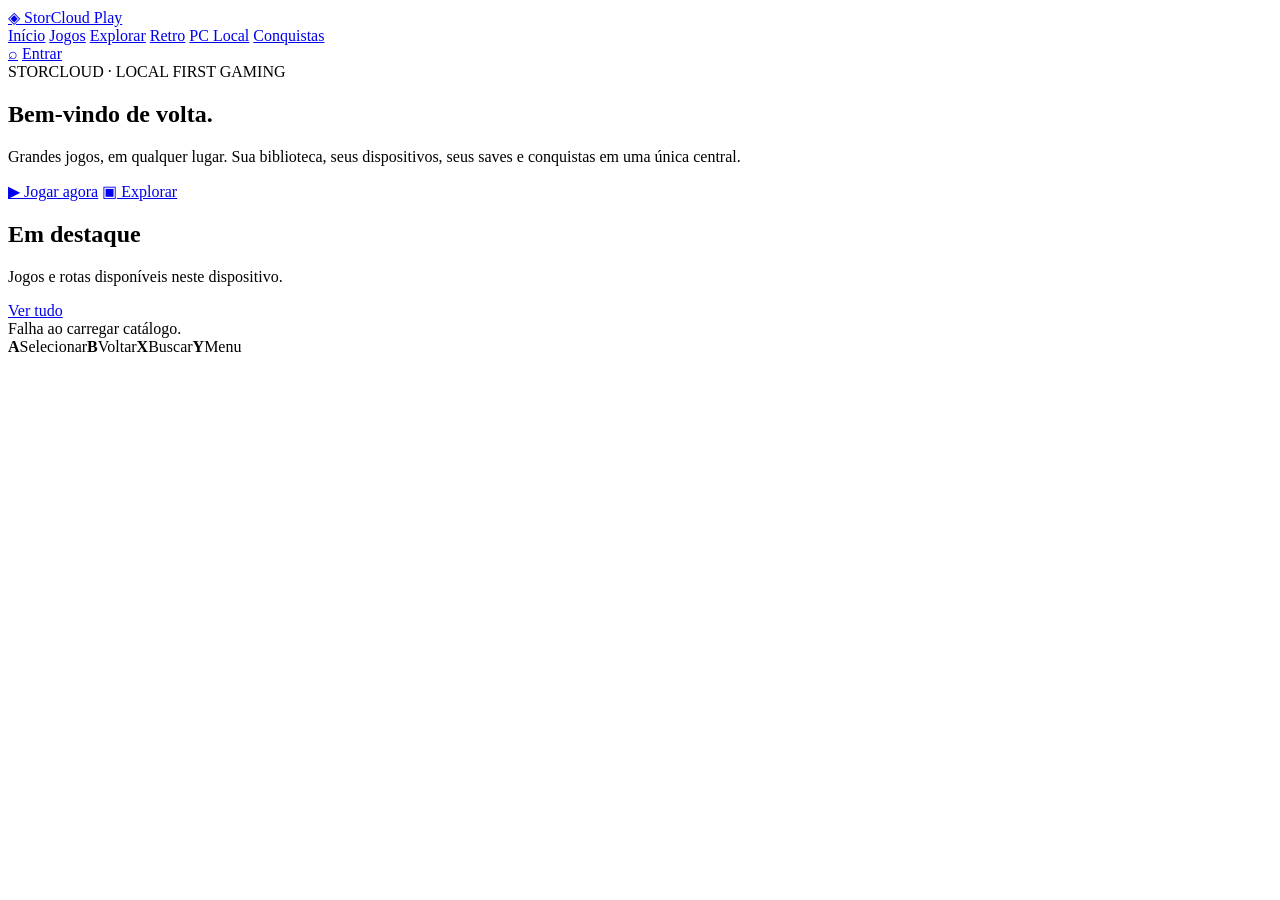
==== commit a7167775: "design: rebuild home on top of approved mockup artwork" ====
--- a/frontend/index.html
+++ b/frontend/index.html
@@ -1,3 +1,73 @@
-<!doctype html><html lang="pt-BR"><head><meta charset="utf-8"><meta name="viewport" content="width=device-width,initial-scale=1"><title>StorCloud Play</title><link rel="stylesheet" href="/assets/console.css"></head><body class="console"><div id="background" class="console-bg"></div><header class="console-top"><a class="console-brand" href="/">◈ StorCloud Play</a><nav class="console-nav"><a class="active" href="/">Início</a><a href="/catalog/">Jogos</a><a href="/catalog/">Explorar</a><a href="/library/">Retro</a><a href="/pc/">PC Local</a><a href="/achievements/">Conquistas</a></nav><div class="console-actions"><a class="console-circle" href="/catalog/" title="Buscar">⌕</a><a id="profile" class="console-user" href="/account/">Conta</a></div></header><main class="console-main"><section class="console-hero tall"><div class="console-hero-copy"><div class="console-kicker">STORCLOUD · LOCAL FIRST GAMING</div><h1 id="heroTitle">Bem-vindo ao StorCloud.</h1><p id="heroText">Grandes jogos, em qualquer lugar. Sua biblioteca, seus dispositivos, seus saves e conquistas em uma única central.</p><div class="console-hero-actions"><a id="heroPlay" class="console-btn" href="/catalog/">▶ Jogar agora</a><a class="console-btn dark" href="/catalog/">▣ Explorar</a></div></div><div class="console-status"><span id="apiChip" class="console-chip">API · conectando</span><span id="wasmChip" class="console-chip">WASM · detectando</span><span id="gpuChip" class="console-chip">WebGPU · detectando</span></div></section><section id="continueSection" class="rail-section" hidden><div class="rail-head"><div><h2>Continuar jogando</h2><p>Volte exatamente para onde parou.</p></div><a href="/library/">Ver biblioteca</a></div><div id="continueRail" class="rail"></div></section><section class="rail-section"><div class="rail-head"><div><h2>Em destaque</h2><p>Jogos e rotas disponíveis neste dispositivo.</p></div><a href="/catalog/">Ver tudo</a></div><div id="featuredRail" class="rail"><span class="muted">Carregando catálogo…</span></div></section><section id="retroSection" class="rail-section" hidden><div class="rail-head"><div><h2>Sua coleção Retro</h2><p>Capas, favoritos e últimos jogos adicionados.</p></div><a href="/library/">Abrir Retro</a></div><div id="retroRail" class="rail"></div></section></main><footer class="controller-bar"><span class="controller-key"><b class="pad a">A</b>Selecionar</span><span class="controller-key"><b class="pad b">B</b>Voltar</span><span class="controller-key"><b class="pad x">X</b>Buscar</span><span class="controller-key"><b class="pad y">Y</b>Menu</span></footer><script>
-const api='/api',$=id=>document.getElementById(id);const esc=s=>String(s??'').replace(/[&<>"']/g,c=>({'&':'&amp;','<':'&lt;','>':'&gt;','"':'&quot;',"'":'&#39;'}[c]));const fallback={"doom-wasm":"linear-gradient(145deg,#4b180f,#c43a19,#10080b)","retro-library":"linear-gradient(145deg,#0e4ba7,#6330ad,#d23d88)","pc-local-library":"linear-gradient(145deg,#08385d,#2a2a70,#7c2088)","quake-wasm":"linear-gradient(145deg,#332c20,#16131a,#40263e)"};function setBackdrop(url){const bg=$('background');bg.style.backgroundImage=url?`linear-gradient(90deg,#040711f0,#050916a8 55%,#0508147a),url("${url}")`:`url('/assets/art/home-scene.svg')`;bg.classList.toggle('has-image',!!url)}function bindHero(el,data){const run=()=>{setBackdrop(data.background_url);$('heroTitle').textContent=data.title||'StorCloud Play';$('heroText').textContent=data.description||'Pronto para jogar.';$('heroPlay').href=data.launch_url||'/catalog/';$('heroPlay').textContent=data.launch_url?'▶ Jogar agora':'Explorar'};el.addEventListener('focus',run);el.addEventListener('mouseenter',run)}function card(data,{wide=true}={}){const a=document.createElement('a');a.className='console-game'+(wide?' wide':'');a.href=data.launch_url||'#';if(!data.launch_url)a.onclick=()=>false;const bg=fallback[data.id]||'linear-gradient(145deg,#173a7c,#5d2f9f,#d0387f)';a.innerHTML=`<div class="poster" style="background:${bg}">${data.cover_url?`<img src="${esc(data.cover_url)}" alt="">`:''}<span class="poster-code">${esc((data.badge||data.category||data.platform_id||'PLAY').toUpperCase())}</span></div><h3>${esc(data.title)}</h3><p>${esc(data.subtitle||data.description||'')}</p>`;bindHero(a,data);return a}async function boot(){const wasm=typeof WebAssembly==='object';$('wasmChip').textContent='WASM · '+(wasm?'pronto':'off');$('wasmChip').classList.toggle('ok',wasm);$('gpuChip').textContent='WebGPU · '+(navigator.gpu?'pronto':'WebGL');try{const catalog=await fetch(api+'/catalog',{cache:'no-store'}).then(r=>{if(!r.ok)throw Error(r.status);return r.json()});$('apiChip').textContent='API · online';$('apiChip').classList.add('ok');$('featuredRail').innerHTML='';for(const g of catalog.items){const route=(g.routes||[]).find(r=>r.launch_url);$('featuredRail').appendChild(card({...g,launch_url:route?.launch_url,badge:route?.mode||g.category}))}}catch(e){$('apiChip').textContent='API · indisponível';$('apiChip').classList.add('err');$('featuredRail').innerHTML='<span class="muted">Falha ao carregar catálogo.</span>'}try{const me=await fetch(api+'/auth/me',{cache:'no-store'});if(!me.ok)return;const user=(await me.json()).user;$('profile').textContent=user.username+(user.role==='admin'?' · Admin':'');$('heroTitle').textContent=`Bem-vindo de volta, ${user.username}!`;const [cont,library]=await Promise.all([fetch(api+'/activity/continue').then(r=>r.ok?r.json():({items:[]})),fetch(api+'/library/roms').then(r=>r.ok?r.json():({items:[]}))]);if(cont.items?.length){$('continueSection').hidden=false;$('continueRail').innerHTML='';for(const x of cont.items.slice(0,10)){const lib=library.items?.find(r=>`rom-${r.id}`===x.game_key);$('continueRail').appendChild(card({id:x.game_key,title:x.title,subtitle:x.platform_id||x.mode,launch_url:x.launch_url,cover_url:lib?.cover_url,background_url:lib?.background_url,badge:'CONTINUAR'}))}}if(library.items?.length){$('retroSection').hidden=false;$('retroRail').innerHTML='';for(const r of library.items.slice(0,14))$('retroRail').appendChild(card({id:r.id,title:r.title,subtitle:r.platform_id,launch_url:`/retro/?rom=${r.id}`,cover_url:r.cover_url,background_url:r.background_url,badge:r.platform_id},{wide:false}))}}catch(e){console.debug('guest',e)}}boot();
-</script><script src="/assets/spatial-nav.js"></script></body></html>+<!doctype html>
+<html lang="pt-BR">
+<head>
+  <meta charset="utf-8"><meta name="viewport" content="width=device-width,initial-scale=1">
+  <title>StorCloud Play</title>
+  <link rel="stylesheet" href="/assets/console.css">
+</head>
+<body class="console home-page">
+<div id="background" class="console-bg home-art"></div>
+<header class="console-top compact-top">
+  <a class="console-brand" href="/">◈ StorCloud Play</a>
+  <nav class="console-nav">
+    <a class="active" href="/">Início</a>
+    <a href="/catalog/">Jogos</a>
+    <a href="/catalog/">Explorar</a>
+    <a href="/library/">Retro</a>
+    <a href="/pc/">PC Local</a>
+    <a href="/achievements/">Conquistas</a>
+  </nav>
+  <div class="console-actions">
+    <a class="console-circle" href="/catalog/" title="Buscar">⌕</a>
+    <a id="profile" class="console-user" href="/account/">Entrar</a>
+  </div>
+</header>
+<main class="console-main home-main">
+  <section class="mock-hero">
+    <div class="mock-hero-copy">
+      <div class="console-kicker">STORCLOUD · LOCAL FIRST GAMING</div>
+      <h1 id="heroTitle">Bem-vindo de volta.</h1>
+      <p id="heroText">Grandes jogos, em qualquer lugar. Sua biblioteca, seus dispositivos, seus saves e conquistas em uma única central.</p>
+      <div class="console-hero-actions">
+        <a id="heroPlay" class="console-btn glow" href="/catalog/">▶ Jogar agora</a>
+        <a class="console-btn dark" href="/catalog/">▣ Explorar</a>
+      </div>
+    </div>
+  </section>
+
+  <section id="continueSection" class="home-section" hidden>
+    <div class="home-section-head"><div><h2>Continuar jogando</h2><p>Volte para seus últimos jogos.</p></div></div>
+    <div id="continueRail" class="mock-rail"></div>
+  </section>
+
+  <section class="home-section">
+    <div class="home-section-head"><div><h2>Em destaque</h2><p>Jogos e rotas disponíveis neste dispositivo.</p></div><a href="/catalog/">Ver tudo</a></div>
+    <div id="featuredRail" class="mock-rail"><span class="muted">Carregando catálogo…</span></div>
+  </section>
+
+  <section id="retroSection" class="home-section" hidden>
+    <div class="home-section-head"><div><h2>Sua coleção Retro</h2><p>Capas e jogos da sua biblioteca pessoal.</p></div><a href="/library/">Abrir biblioteca</a></div>
+    <div id="retroRail" class="mock-rail"></div>
+  </section>
+</main>
+<footer class="controller-bar"><span class="controller-key"><b class="pad a">A</b>Selecionar</span><span class="controller-key"><b class="pad b">B</b>Voltar</span><span class="controller-key"><b class="pad x">X</b>Buscar</span><span class="controller-key"><b class="pad y">Y</b>Menu</span></footer>
+<script>
+const api='/api',$=id=>document.getElementById(id);
+const esc=s=>String(s??'').replace(/[&<>"']/g,c=>({'&':'&amp;','<':'&lt;','>':'&gt;','"':'&quot;',"'":'&#39;'}[c]));
+const fallbacks={
+ 'doom-wasm':'linear-gradient(135deg,#5b1d0e,#f34b12)',
+ 'retro-library':'linear-gradient(135deg,#213a8c,#ae37ce)',
+ 'pc-local-library':'linear-gradient(135deg,#135e84,#7f33b3)',
+ 'quake-wasm':'linear-gradient(135deg,#2c251c,#6d536c)'
+};
+function card(data){const a=document.createElement('a');a.className='mock-card';a.href=data.launch_url||'#';if(!data.launch_url)a.onclick=()=>false;a.innerHTML=`<div class="mock-cover" style="${data.cover_url?`background-image:url('${esc(data.cover_url)}')`:`background:${fallbacks[data.id]||'linear-gradient(135deg,#17325b,#51287d)'}`}"><span>${esc((data.badge||data.platform_id||data.category||'PLAY').toUpperCase())}</span></div><h3>${esc(data.title)}</h3><p>${esc(data.subtitle||data.description||'')}</p>`;a.addEventListener('focus',()=>focusCard(data));a.addEventListener('mouseenter',()=>focusCard(data));return a}
+function focusCard(data){if(data.background_url){$('background').style.backgroundImage=`linear-gradient(90deg,#030711ec 0%,#03071188 48%,#03071122 100%),url("${data.background_url}")`}else{$('background').style.backgroundImage="linear-gradient(90deg,#030711ef 0%,#03071177 52%,#03071116 100%),url('/assets/art/home-scene.svg')"}$('heroTitle').textContent=data.title||$('heroTitle').textContent;$('heroText').textContent=data.description||data.subtitle||'Pronto para jogar.';if(data.launch_url){$('heroPlay').href=data.launch_url;$('heroPlay').textContent='▶ Jogar agora'}}
+async function boot(){
+  $('background').style.backgroundImage="linear-gradient(90deg,#030711ef 0%,#03071177 52%,#03071116 100%),url('/assets/art/home-scene.svg')";
+  try{const me=await fetch(api+'/auth/me',{cache:'no-store'});if(me.ok){const u=(await me.json()).user;$('profile').textContent=u.username+(u.role==='admin'?' · Admin':'');$('heroTitle').textContent=`Bem-vindo de volta, ${u.username}!`;const [cont,lib]=await Promise.all([fetch(api+'/activity/continue').then(r=>r.json()),fetch(api+'/library/roms').then(r=>r.json())]);if(cont.items?.length){$('continueSection').hidden=false;for(const x of cont.items.slice(0,5)){const rom=lib.items?.find(r=>`rom-${r.id}`===x.game_key);$('continueRail').appendChild(card({id:x.game_key,title:x.title,subtitle:x.platform_id||x.mode,launch_url:x.launch_url,cover_url:rom?.cover_url,background_url:rom?.background_url,badge:'CONTINUAR'}))}}if(lib.items?.length){$('retroSection').hidden=false;for(const r of lib.items.slice(0,6))$('retroRail').appendChild(card({id:r.id,title:r.title,subtitle:r.platform_id,launch_url:`/retro/?rom=${r.id}`,cover_url:r.cover_url,background_url:r.background_url,badge:r.platform_id}))}}
+  }catch{}
+  try{const c=await fetch(api+'/catalog',{cache:'no-store'}).then(r=>{if(!r.ok)throw Error();return r.json()});const rail=$('featuredRail');rail.innerHTML='';for(const g of c.items.slice(0,6)){const route=(g.routes||[]).find(r=>r.launch_url);rail.appendChild(card({...g,launch_url:route?.launch_url,badge:route?.mode||g.category}))}}catch{$('featuredRail').innerHTML='<span class="muted">Falha ao carregar catálogo.</span>'}
+}
+boot();
+</script><script src="/assets/spatial-nav.js"></script>
+</body></html>
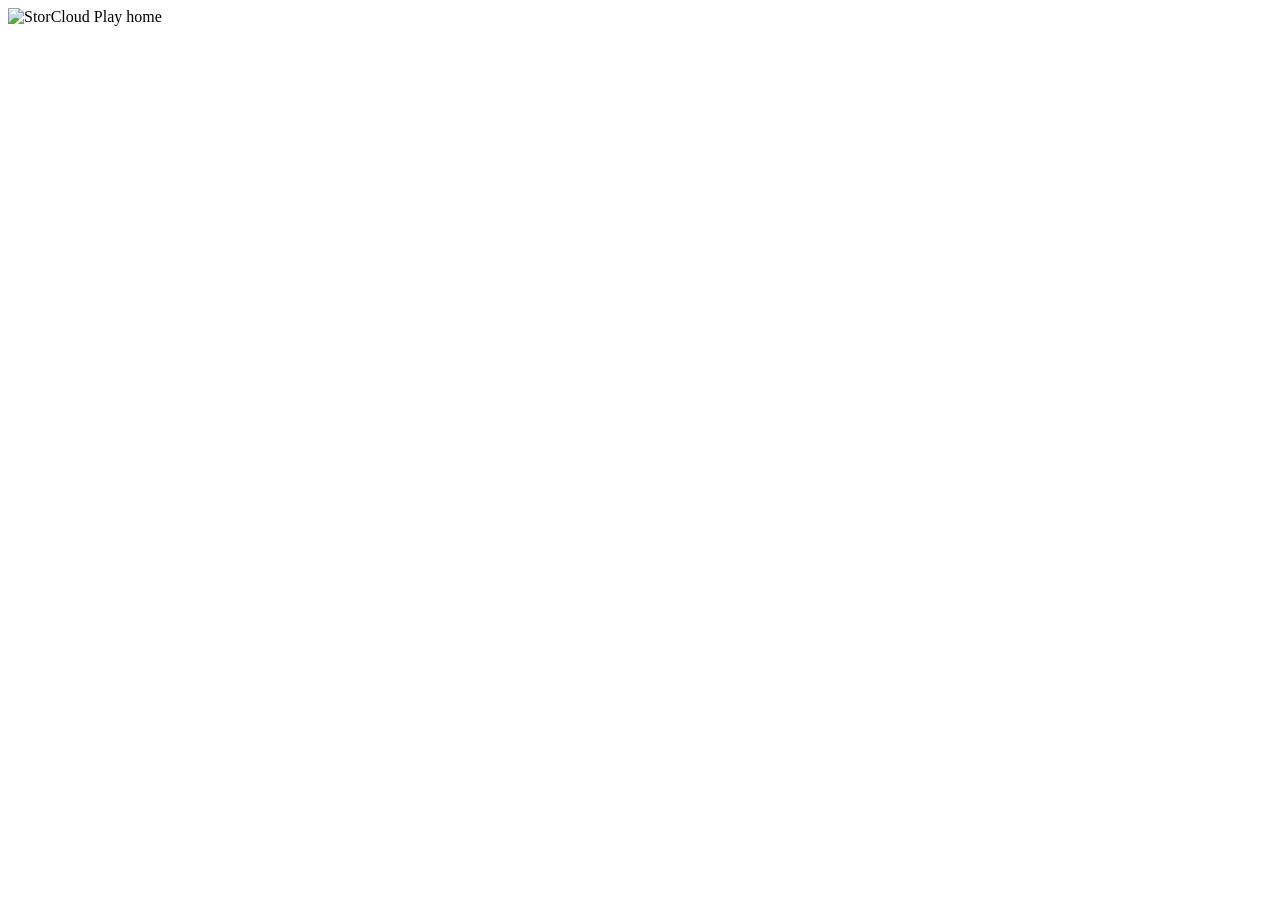
==== commit 2df10e09: "ui: switch Home to approved pixel plate" ====
--- a/frontend/index.html
+++ b/frontend/index.html
@@ -1,73 +1 @@
-<!doctype html>
-<html lang="pt-BR">
-<head>
-  <meta charset="utf-8"><meta name="viewport" content="width=device-width,initial-scale=1">
-  <title>StorCloud Play</title>
-  <link rel="stylesheet" href="/assets/console.css">
-</head>
-<body class="console home-page">
-<div id="background" class="console-bg home-art"></div>
-<header class="console-top compact-top">
-  <a class="console-brand" href="/">◈ StorCloud Play</a>
-  <nav class="console-nav">
-    <a class="active" href="/">Início</a>
-    <a href="/catalog/">Jogos</a>
-    <a href="/catalog/">Explorar</a>
-    <a href="/library/">Retro</a>
-    <a href="/pc/">PC Local</a>
-    <a href="/achievements/">Conquistas</a>
-  </nav>
-  <div class="console-actions">
-    <a class="console-circle" href="/catalog/" title="Buscar">⌕</a>
-    <a id="profile" class="console-user" href="/account/">Entrar</a>
-  </div>
-</header>
-<main class="console-main home-main">
-  <section class="mock-hero">
-    <div class="mock-hero-copy">
-      <div class="console-kicker">STORCLOUD · LOCAL FIRST GAMING</div>
-      <h1 id="heroTitle">Bem-vindo de volta.</h1>
-      <p id="heroText">Grandes jogos, em qualquer lugar. Sua biblioteca, seus dispositivos, seus saves e conquistas em uma única central.</p>
-      <div class="console-hero-actions">
-        <a id="heroPlay" class="console-btn glow" href="/catalog/">▶ Jogar agora</a>
-        <a class="console-btn dark" href="/catalog/">▣ Explorar</a>
-      </div>
-    </div>
-  </section>
-
-  <section id="continueSection" class="home-section" hidden>
-    <div class="home-section-head"><div><h2>Continuar jogando</h2><p>Volte para seus últimos jogos.</p></div></div>
-    <div id="continueRail" class="mock-rail"></div>
-  </section>
-
-  <section class="home-section">
-    <div class="home-section-head"><div><h2>Em destaque</h2><p>Jogos e rotas disponíveis neste dispositivo.</p></div><a href="/catalog/">Ver tudo</a></div>
-    <div id="featuredRail" class="mock-rail"><span class="muted">Carregando catálogo…</span></div>
-  </section>
-
-  <section id="retroSection" class="home-section" hidden>
-    <div class="home-section-head"><div><h2>Sua coleção Retro</h2><p>Capas e jogos da sua biblioteca pessoal.</p></div><a href="/library/">Abrir biblioteca</a></div>
-    <div id="retroRail" class="mock-rail"></div>
-  </section>
-</main>
-<footer class="controller-bar"><span class="controller-key"><b class="pad a">A</b>Selecionar</span><span class="controller-key"><b class="pad b">B</b>Voltar</span><span class="controller-key"><b class="pad x">X</b>Buscar</span><span class="controller-key"><b class="pad y">Y</b>Menu</span></footer>
-<script>
-const api='/api',$=id=>document.getElementById(id);
-const esc=s=>String(s??'').replace(/[&<>"']/g,c=>({'&':'&amp;','<':'&lt;','>':'&gt;','"':'&quot;',"'":'&#39;'}[c]));
-const fallbacks={
- 'doom-wasm':'linear-gradient(135deg,#5b1d0e,#f34b12)',
- 'retro-library':'linear-gradient(135deg,#213a8c,#ae37ce)',
- 'pc-local-library':'linear-gradient(135deg,#135e84,#7f33b3)',
- 'quake-wasm':'linear-gradient(135deg,#2c251c,#6d536c)'
-};
-function card(data){const a=document.createElement('a');a.className='mock-card';a.href=data.launch_url||'#';if(!data.launch_url)a.onclick=()=>false;a.innerHTML=`<div class="mock-cover" style="${data.cover_url?`background-image:url('${esc(data.cover_url)}')`:`background:${fallbacks[data.id]||'linear-gradient(135deg,#17325b,#51287d)'}`}"><span>${esc((data.badge||data.platform_id||data.category||'PLAY').toUpperCase())}</span></div><h3>${esc(data.title)}</h3><p>${esc(data.subtitle||data.description||'')}</p>`;a.addEventListener('focus',()=>focusCard(data));a.addEventListener('mouseenter',()=>focusCard(data));return a}
-function focusCard(data){if(data.background_url){$('background').style.backgroundImage=`linear-gradient(90deg,#030711ec 0%,#03071188 48%,#03071122 100%),url("${data.background_url}")`}else{$('background').style.backgroundImage="linear-gradient(90deg,#030711ef 0%,#03071177 52%,#03071116 100%),url('/assets/art/home-scene.svg')"}$('heroTitle').textContent=data.title||$('heroTitle').textContent;$('heroText').textContent=data.description||data.subtitle||'Pronto para jogar.';if(data.launch_url){$('heroPlay').href=data.launch_url;$('heroPlay').textContent='▶ Jogar agora'}}
-async function boot(){
-  $('background').style.backgroundImage="linear-gradient(90deg,#030711ef 0%,#03071177 52%,#03071116 100%),url('/assets/art/home-scene.svg')";
-  try{const me=await fetch(api+'/auth/me',{cache:'no-store'});if(me.ok){const u=(await me.json()).user;$('profile').textContent=u.username+(u.role==='admin'?' · Admin':'');$('heroTitle').textContent=`Bem-vindo de volta, ${u.username}!`;const [cont,lib]=await Promise.all([fetch(api+'/activity/continue').then(r=>r.json()),fetch(api+'/library/roms').then(r=>r.json())]);if(cont.items?.length){$('continueSection').hidden=false;for(const x of cont.items.slice(0,5)){const rom=lib.items?.find(r=>`rom-${r.id}`===x.game_key);$('continueRail').appendChild(card({id:x.game_key,title:x.title,subtitle:x.platform_id||x.mode,launch_url:x.launch_url,cover_url:rom?.cover_url,background_url:rom?.background_url,badge:'CONTINUAR'}))}}if(lib.items?.length){$('retroSection').hidden=false;for(const r of lib.items.slice(0,6))$('retroRail').appendChild(card({id:r.id,title:r.title,subtitle:r.platform_id,launch_url:`/retro/?rom=${r.id}`,cover_url:r.cover_url,background_url:r.background_url,badge:r.platform_id}))}}
-  }catch{}
-  try{const c=await fetch(api+'/catalog',{cache:'no-store'}).then(r=>{if(!r.ok)throw Error();return r.json()});const rail=$('featuredRail');rail.innerHTML='';for(const g of c.items.slice(0,6)){const route=(g.routes||[]).find(r=>r.launch_url);rail.appendChild(card({...g,launch_url:route?.launch_url,badge:route?.mode||g.category}))}}catch{$('featuredRail').innerHTML='<span class="muted">Falha ao carregar catálogo.</span>'}
-}
-boot();
-</script><script src="/assets/spatial-nav.js"></script>
-</body></html>
+<!doctype html><html lang="pt-BR"><head><meta charset="utf-8"><meta name="viewport" content="width=device-width,initial-scale=1"><title>StorCloud Play · home</title><link rel="stylesheet" href="/assets/pixel.css"></head><body data-page="home" style="--plate:url('/assets/mockups/home.jpg')"><div class="ambient"></div><main class="stage"><img class="plate" src="/assets/mockups/home.jpg" alt="StorCloud Play home"><div id="live"></div></main><script type="module" src="/assets/pixel.js"></script></body></html>
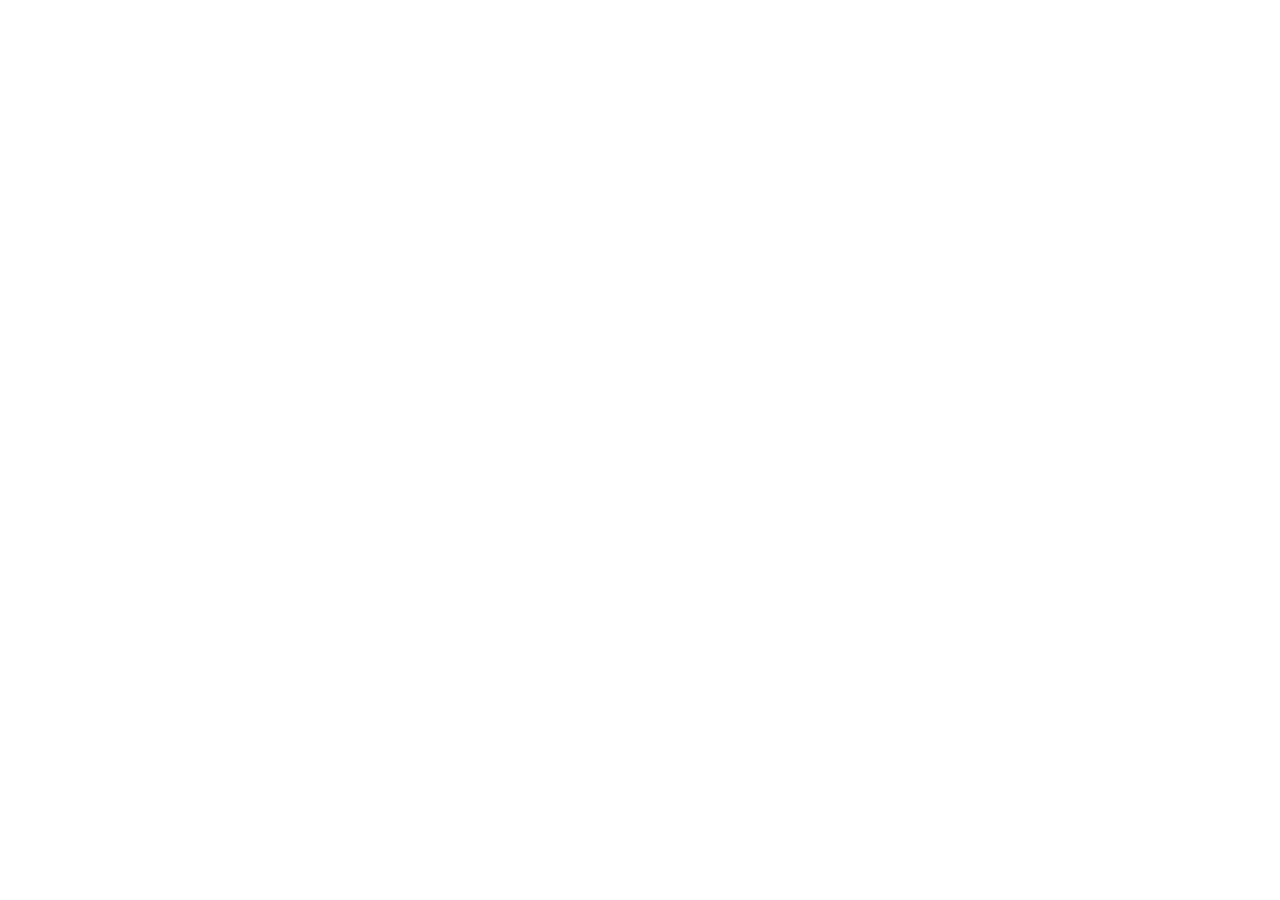
==== commit 88022dfe: "ui: bind Home to approved plate" ====
--- a/frontend/index.html
+++ b/frontend/index.html
@@ -1 +1 @@
-<!doctype html><html lang="pt-BR"><head><meta charset="utf-8"><meta name="viewport" content="width=device-width,initial-scale=1"><title>StorCloud Play · home</title><link rel="stylesheet" href="/assets/pixel.css"></head><body data-page="home" style="--plate:url('/assets/mockups/home.jpg')"><div class="ambient"></div><main class="stage"><img class="plate" src="/assets/mockups/home.jpg" alt="StorCloud Play home"><div id="live"></div></main><script type="module" src="/assets/pixel.js"></script></body></html>+<!doctype html><html lang="pt-BR"><head><meta charset="utf-8"><meta name="viewport" content="width=device-width,initial-scale=1"><title>StorCloud Play · Início</title><link rel="stylesheet" href="/assets/pixel.css"><link rel="stylesheet" href="/assets/plate-runtime.css"></head><body data-page="home"><div class="ambient" aria-hidden="true"></div><main class="stage"><div class="plate" aria-hidden="true"></div><div id="live"></div></main><script type="module" src="/assets/pixel.js"></script></body></html>
